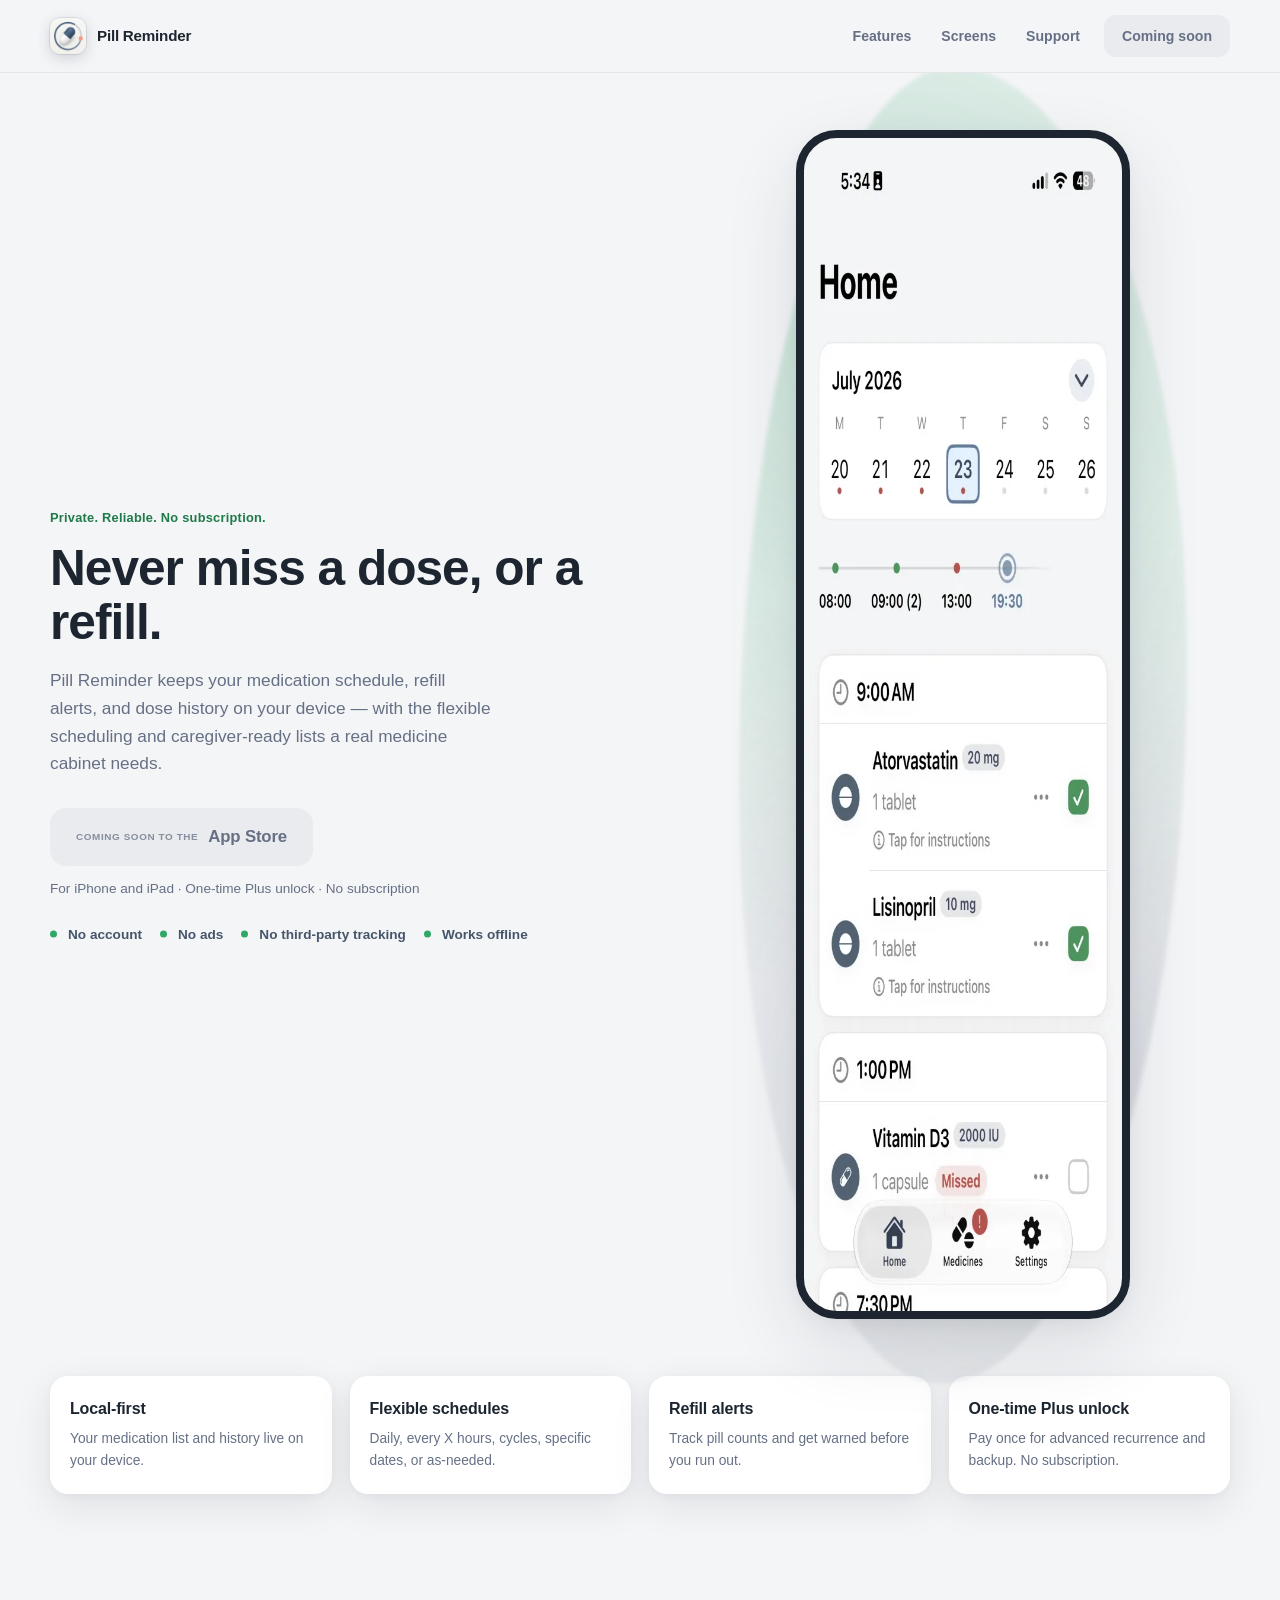
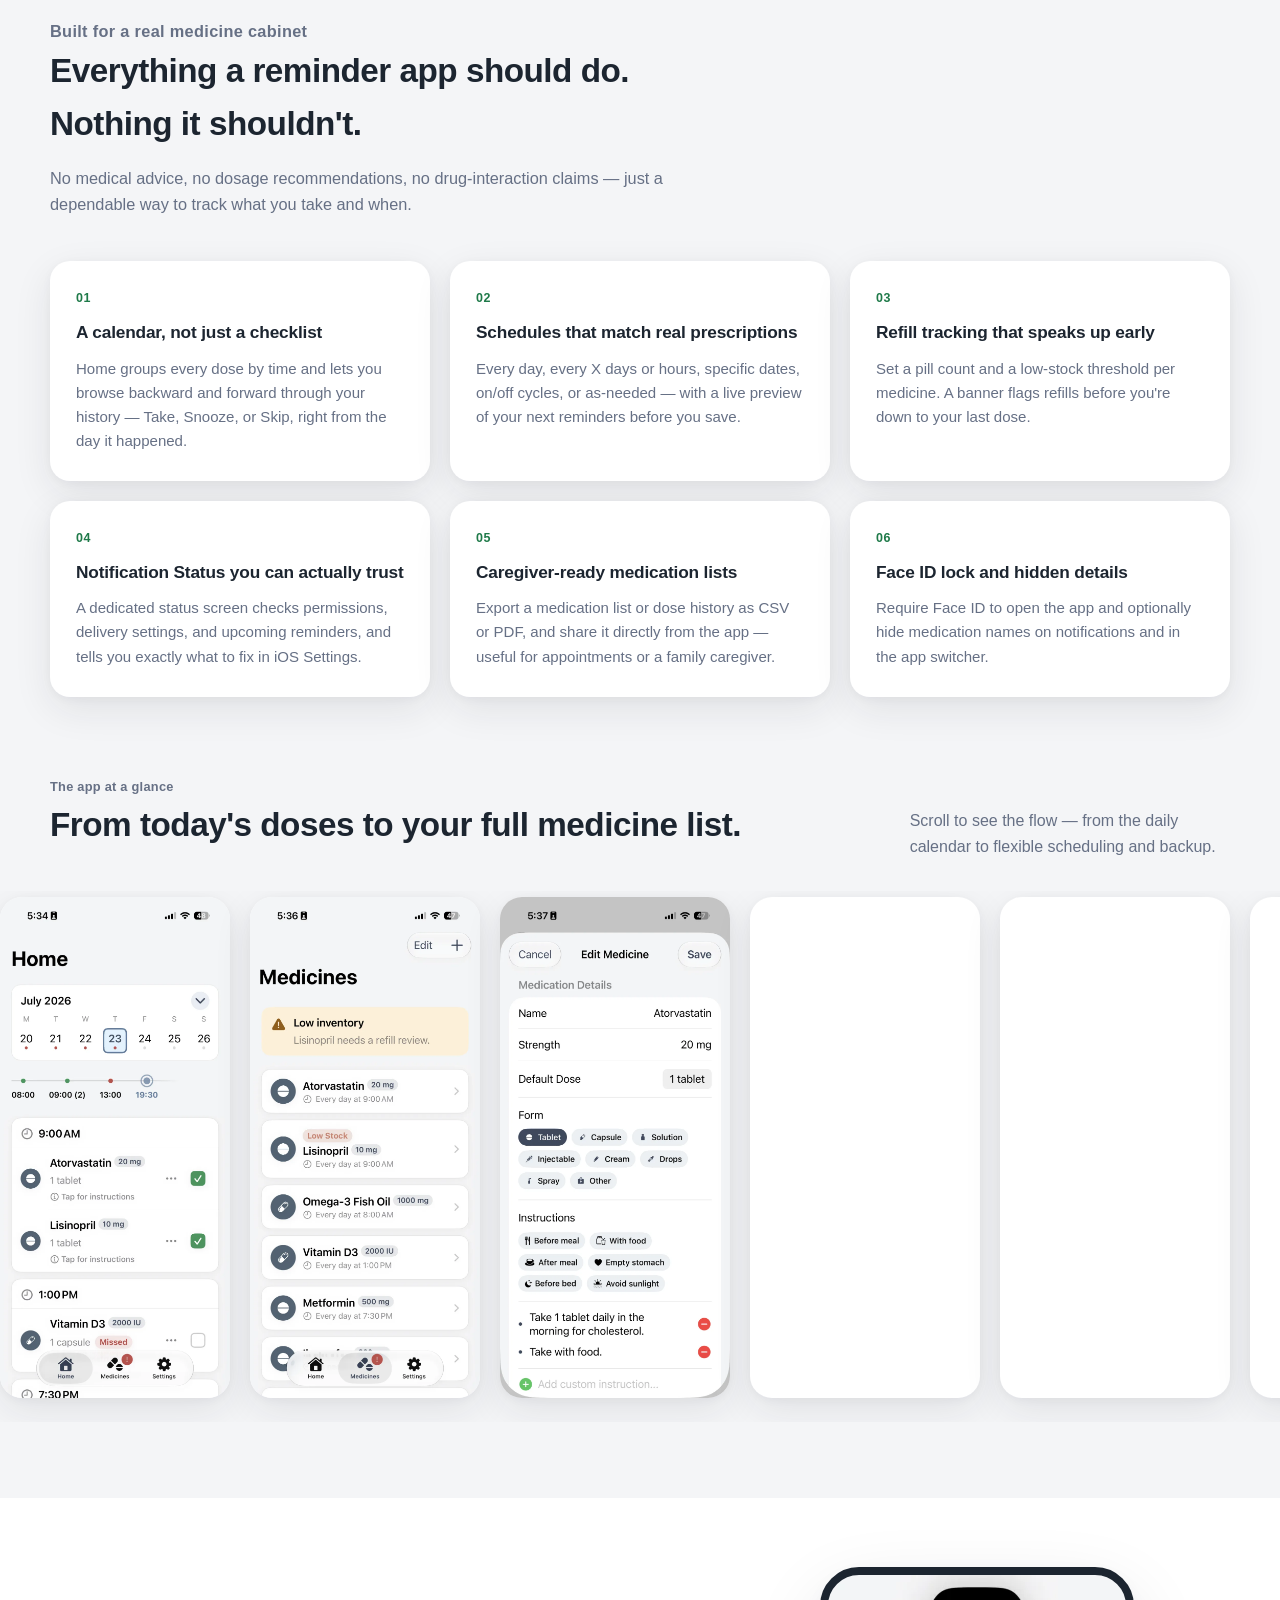
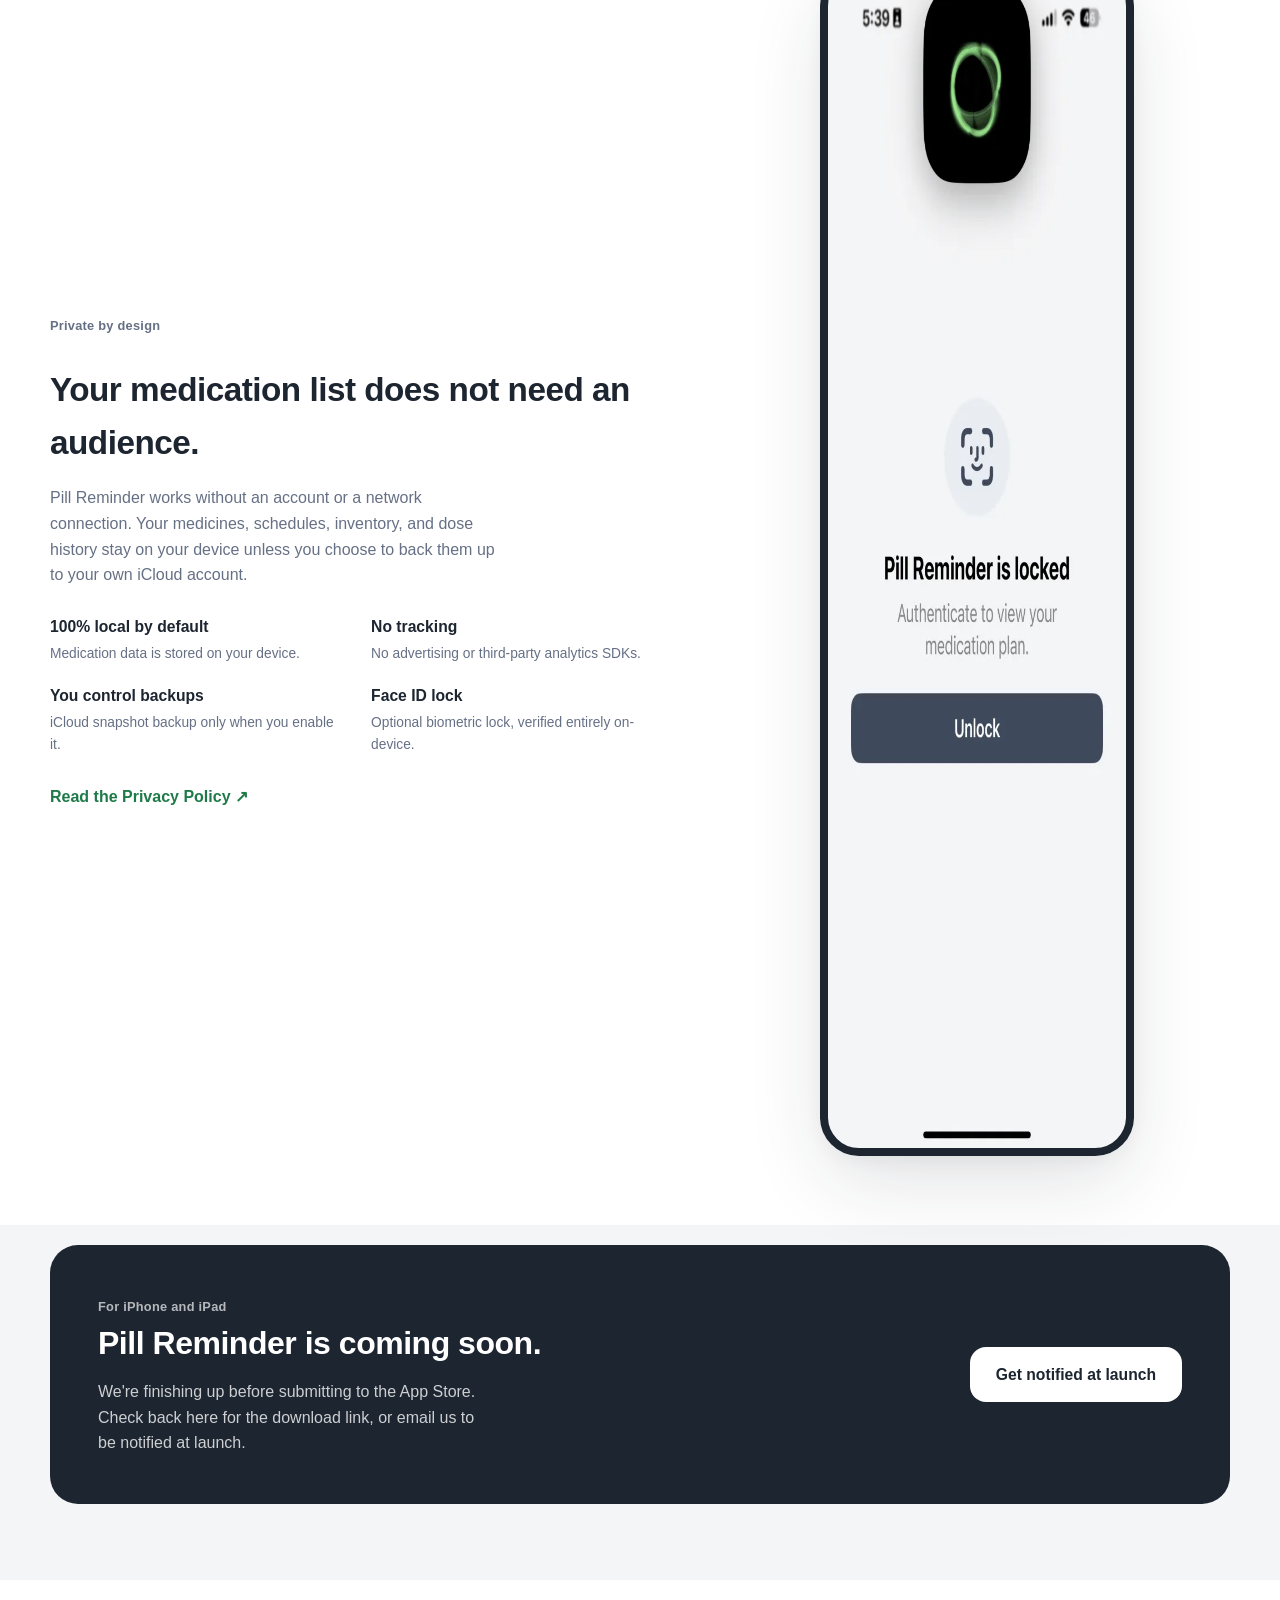
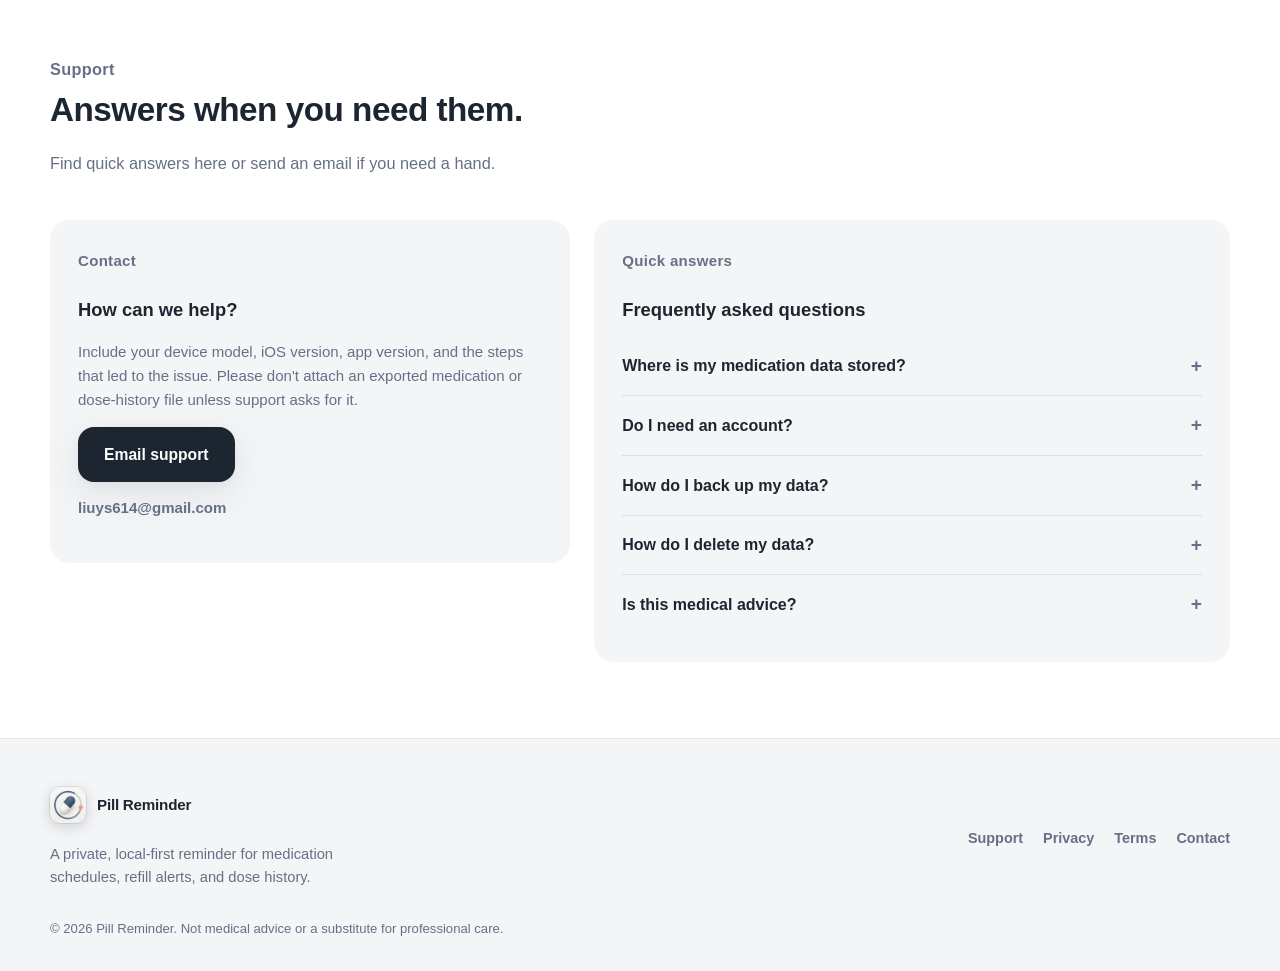
==== index.html @ 752e3176 "Initial Pill Reminder marketing site Home page with selling points and App Store screenshot gallery," ====
<!doctype html>
<html lang="en">
  <head>
    <meta charset="utf-8">
    <meta name="viewport" content="width=device-width, initial-scale=1">
    <meta name="description" content="Pill Reminder is a private, local-first iPhone and iPad app for medication reminders, refill alerts, dose history, and caregiver-ready medication lists.">
    <meta name="theme-color" content="#f4f5f7">
    <meta property="og:title" content="Pill Reminder — A private, reliable medication reminder">
    <meta property="og:description" content="Never miss a dose or run out of a refill. Flexible schedules, low-stock alerts, dose history, and backup — private and local-first, with no ads or account required.">
    <meta property="og:image" content="assets/app-icon-512.png">
    <title>Pill Reminder — A private, reliable medication reminder</title>
    <link rel="icon" href="assets/favicon-32.png">
    <link rel="apple-touch-icon" href="assets/app-icon-180.png">
    <link rel="stylesheet" href="styles.css">
  </head>
  <body class="home-page">
    <header class="site-header">
      <nav class="nav container" aria-label="Primary navigation">
        <a class="brand" href="index.html" aria-label="Pill Reminder home">
          <img src="assets/app-icon-180.png" alt="">
          <span>Pill Reminder</span>
        </a>
        <div class="nav-links">
          <a href="#features">Features</a>
          <a href="#gallery">Screens</a>
          <a href="#support">Support</a>
          <a class="nav-download is-disabled" href="#download" aria-label="Pill Reminder is coming soon to the App Store">Coming soon</a>
        </div>
      </nav>
    </header>

    <main>
      <section class="hero">
        <div class="hero-grid container">
          <div class="hero-copy">
            <p class="eyebrow">Private. Reliable. No subscription.</p>
            <h1>Never miss a dose, or a refill.</h1>
            <p class="hero-lede">Pill Reminder keeps your medication schedule, refill alerts, and dose history on your device — with the flexible scheduling and caregiver-ready lists a real medicine cabinet needs.</p>
            <div class="hero-actions">
              <a class="button button-primary button-disabled" href="#download" aria-label="Pill Reminder is coming soon to the App Store">
                <span class="store-kicker">Coming soon to the</span>
                <span class="store-name">App Store</span>
              </a>
            </div>
            <p class="store-note">For iPhone and iPad · One-time Plus unlock · No subscription</p>
            <ul class="hero-trust" aria-label="Product assurances">
              <li>No account</li>
              <li>No ads</li>
              <li>No third-party tracking</li>
              <li>Works offline</li>
            </ul>
          </div>
          <div class="hero-visual" aria-label="Pill Reminder Home screen preview">
            <div class="hero-orbit" aria-hidden="true"></div>
            <img class="hero-phone" src="assets/screens/hero-home.webp" alt="Pill Reminder Home screen showing a calendar strip, a time-grouped dose list for Atorvastatin, Lisinopril, and Vitamin D3, and Take/Snooze/Skip actions" width="540" height="1175" fetchpriority="high">
          </div>
        </div>
      </section>

      <section class="proof-strip" aria-label="Product highlights">
        <div class="proof-grid container">
          <div class="proof-item"><strong>Local-first</strong><span>Your medication list and history live on your device.</span></div>
          <div class="proof-item"><strong>Flexible schedules</strong><span>Daily, every X hours, cycles, specific dates, or as-needed.</span></div>
          <div class="proof-item"><strong>Refill alerts</strong><span>Track pill counts and get warned before you run out.</span></div>
          <div class="proof-item"><strong>One-time Plus unlock</strong><span>Pay once for advanced recurrence and backup. No subscription.</span></div>
        </div>
      </section>

      <section class="section features-section" id="features">
        <div class="container">
          <div class="section-heading">
            <p class="eyebrow">Built for a real medicine cabinet</p>
            <h2>Everything a reminder app should do. Nothing it shouldn't.</h2>
            <p>No medical advice, no dosage recommendations, no drug-interaction claims — just a dependable way to track what you take and when.</p>
          </div>
          <div class="feature-grid">
            <article class="feature-card">
              <span class="feature-number">01</span>
              <h3>A calendar, not just a checklist</h3>
              <p>Home groups every dose by time and lets you browse backward and forward through your history — Take, Snooze, or Skip, right from the day it happened.</p>
            </article>
            <article class="feature-card">
              <span class="feature-number">02</span>
              <h3>Schedules that match real prescriptions</h3>
              <p>Every day, every X days or hours, specific dates, on/off cycles, or as-needed — with a live preview of your next reminders before you save.</p>
            </article>
            <article class="feature-card">
              <span class="feature-number">03</span>
              <h3>Refill tracking that speaks up early</h3>
              <p>Set a pill count and a low-stock threshold per medicine. A banner flags refills before you're down to your last dose.</p>
            </article>
            <article class="feature-card">
              <span class="feature-number">04</span>
              <h3>Notification Status you can actually trust</h3>
              <p>A dedicated status screen checks permissions, delivery settings, and upcoming reminders, and tells you exactly what to fix in iOS Settings.</p>
            </article>
            <article class="feature-card">
              <span class="feature-number">05</span>
              <h3>Caregiver-ready medication lists</h3>
              <p>Export a medication list or dose history as CSV or PDF, and share it directly from the app — useful for appointments or a family caregiver.</p>
            </article>
            <article class="feature-card">
              <span class="feature-number">06</span>
              <h3>Face ID lock and hidden details</h3>
              <p>Require Face ID to open the app and optionally hide medication names on notifications and in the app switcher.</p>
            </article>
          </div>
        </div>
      </section>

      <section class="section gallery-section" id="gallery">
        <div class="container">
          <div class="gallery-heading">
            <div>
              <p class="eyebrow">The app at a glance</p>
              <h2>From today's doses to your full medicine list.</h2>
            </div>
            <p>Scroll to see the flow — from the daily calendar to flexible scheduling and backup.</p>
          </div>
        </div>
        <div class="story-gallery" role="list" aria-label="Pill Reminder app screenshots">
          <figure class="story-card" role="listitem"><img src="assets/appstore/01-home-calendar.webp" alt="Home calendar screen showing July 2026, a time strip, and dose entries for Atorvastatin and Lisinopril at 9:00 AM" width="900" height="1957" loading="lazy" decoding="async"></figure>
          <figure class="story-card" role="listitem"><img src="assets/appstore/02-medicines-lowstock.webp" alt="Medicines list with a low-inventory banner for Lisinopril and a Low Stock label" width="900" height="1957" loading="lazy" decoding="async"></figure>
          <figure class="story-card" role="listitem"><img src="assets/appstore/03-medicine-detail.webp" alt="Medicine detail screen for Atorvastatin showing instructions, inventory, and reminder schedule" width="900" height="1957" loading="lazy" decoding="async"></figure>
          <figure class="story-card" role="listitem"><img src="assets/appstore/04-edit-medicine.webp" alt="Edit Medicine screen with form, instruction tags, and a pill counter for on-hand and low-warning thresholds" width="900" height="1957" loading="lazy" decoding="async"></figure>
          <figure class="story-card" role="listitem"><img src="assets/appstore/05-flexible-schedule.webp" alt="Edit Reminder screen set to a Cycle schedule with 21 days on and 7 days off" width="900" height="1957" loading="lazy" decoding="async"></figure>
          <figure class="story-card" role="listitem"><img src="assets/appstore/06-faceid-lock.webp" alt="Pill Reminder locked screen requiring Face ID to view the medication plan" width="900" height="1957" loading="lazy" decoding="async"></figure>
          <figure class="story-card" role="listitem"><img src="assets/appstore/07-settings-backup.webp" alt="Settings screen showing Unlock Plus, Notification Status, Hide medication details, Require Face ID, iCloud Backup, and export options" width="900" height="1957" loading="lazy" decoding="async"></figure>
          <figure class="story-card" role="listitem"><img src="assets/appstore/08-notification-status.webp" alt="Notification Status screen showing notifications active and all system permissions enabled" width="900" height="1957" loading="lazy" decoding="async"></figure>
        </div>
      </section>

      <section class="section privacy-section" id="privacy">
        <div class="privacy-grid container">
          <div class="privacy-copy">
            <p class="eyebrow">Private by design</p>
            <h2>Your medication list does not need an audience.</h2>
            <p>Pill Reminder works without an account or a network connection. Your medicines, schedules, inventory, and dose history stay on your device unless you choose to back them up to your own iCloud account.</p>
            <div class="assurance-list">
              <div><strong>100% local by default</strong><span>Medication data is stored on your device.</span></div>
              <div><strong>No tracking</strong><span>No advertising or third-party analytics SDKs.</span></div>
              <div><strong>You control backups</strong><span>iCloud snapshot backup only when you enable it.</span></div>
              <div><strong>Face ID lock</strong><span>Optional biometric lock, verified entirely on-device.</span></div>
            </div>
            <a class="text-link" href="privacy.html">Read the Privacy Policy <span aria-hidden="true">↗</span></a>
          </div>
          <div class="privacy-phone-wrap">
            <img class="privacy-phone" src="assets/screens/privacy-faceid.webp" alt="Pill Reminder Face ID lock screen protecting the medication plan" width="540" height="1175" loading="lazy" decoding="async">
          </div>
        </div>
      </section>

      <section class="cta-section" id="download">
        <div class="container">
          <div class="cta-card">
            <div>
              <p class="eyebrow">For iPhone and iPad</p>
              <h2>Pill Reminder is coming soon.</h2>
              <p>We're finishing up before submitting to the App Store. Check back here for the download link, or email us to be notified at launch.</p>
            </div>
            <a class="button button-light" href="mailto:liuys614@gmail.com?subject=Notify%20me%20-%20Pill%20Reminder%20launch">Get notified at launch</a>
          </div>
        </div>
      </section>

      <section class="section support-section" id="support">
        <div class="container">
          <div class="section-heading support-heading">
            <p class="eyebrow">Support</p>
            <h2>Answers when you need them.</h2>
            <p>Find quick answers here or send an email if you need a hand.</p>
          </div>

          <div class="support-inline-grid">
            <aside class="support-card contact-card">
              <p class="eyebrow">Contact</p>
              <h3>How can we help?</h3>
              <p>Include your device model, iOS version, app version, and the steps that led to the issue. Please don't attach an exported medication or dose-history file unless support asks for it.</p>
              <a class="button button-primary" href="mailto:liuys614@gmail.com?subject=Pill%20Reminder%20Support">Email support</a>
              <p class="support-email">liuys614@gmail.com</p>
            </aside>

            <div class="support-card faq">
              <p class="eyebrow">Quick answers</p>
              <h3>Frequently asked questions</h3>
              <details>
                <summary>Where is my medication data stored?</summary>
                <p>Your medicines, schedules, inventory counts, and dose history are stored locally on your device. The app does not upload this information to the developer.</p>
              </details>
              <details>
                <summary>Do I need an account?</summary>
                <p>No. Pill Reminder works without registration, login, or a network connection.</p>
              </details>
              <details>
                <summary>How do I back up my data?</summary>
                <p>Open Settings and enable iCloud Backup to save a snapshot to your own iCloud account, or use Export Medication List / Export Dose History to save a CSV or PDF file.</p>
              </details>
              <details>
                <summary>How do I delete my data?</summary>
                <p>Remove individual medicines or reminders in the app, or use Delete All Local Data in Settings. Deleting the app removes its local app container, subject to any device backup or exported file you created.</p>
              </details>
              <details>
                <summary>Is this medical advice?</summary>
                <p>No. Pill Reminder is a self-directed reminder and tracking tool, not medical advice, diagnosis, treatment, or drug-interaction guidance. Always follow your prescriber's or pharmacist's instructions.</p>
              </details>
            </div>
          </div>
        </div>
      </section>
    </main>

    <footer class="site-footer">
      <div class="container">
        <div class="footer-grid">
          <div>
            <a class="brand" href="index.html"><img src="assets/app-icon-180.png" alt=""><span>Pill Reminder</span></a>
            <p class="footer-copy">A private, local-first reminder for medication schedules, refill alerts, and dose history.</p>
          </div>
          <div class="footer-links">
            <a href="#support">Support</a>
            <a href="privacy.html">Privacy</a>
            <a href="terms.html">Terms</a>
            <a href="mailto:liuys614@gmail.com">Contact</a>
          </div>
        </div>
        <p class="copyright">© <span data-year>2026</span> Pill Reminder. Not medical advice or a substitute for professional care.</p>
      </div>
    </footer>
    <script src="script.js"></script>
  </body>
</html>
---- styles.css ----
:root {
  color-scheme: light;
  --paper: #f4f5f7;
  --paper-deep: #e9ebee;
  --ink: #1c2530;
  --ink-soft: #2b3644;
  --muted: #667085;
  --slate: #46566a;
  --slate-dark: #232d38;
  --green: #2fa866;
  --green-dark: #1f7a49;
  --green-tint: #e5f5ec;
  --amber: #b9791f;
  --amber-tint: #fbeed9;
  --white: #ffffff;
  --shadow: 0 28px 80px rgba(28, 37, 48, 0.14), 0 6px 22px rgba(28, 37, 48, 0.08);
  --shadow-soft: 0 12px 38px rgba(28, 37, 48, 0.09), 0 2px 10px rgba(28, 37, 48, 0.04);
  --content: 1180px;
}

* { box-sizing: border-box; }

html {
  scroll-behavior: smooth;
  scroll-padding-top: 92px;
  overflow-x: clip;
}

body {
  margin: 0;
  width: 100%;
  max-width: 100%;
  overflow-x: clip;
  background: var(--paper);
  color: var(--ink);
  font-family: Inter, ui-sans-serif, -apple-system, BlinkMacSystemFont, "SF Pro Text", "Segoe UI", sans-serif;
  -webkit-font-smoothing: antialiased;
  line-height: 1.6;
}

a { color: inherit; text-decoration-thickness: 1px; text-underline-offset: 4px; }
img { display: block; max-width: 100%; }

.container { width: min(calc(100% - 40px), var(--content)); margin-inline: auto; }

/* Header */
.site-header {
  position: sticky;
  top: 0;
  z-index: 50;
  border-bottom: 1px solid rgba(28, 37, 48, 0.07);
  background: rgba(244, 245, 247, 0.88);
  -webkit-backdrop-filter: blur(20px);
  backdrop-filter: blur(20px);
}

.nav { min-height: 72px; display: flex; align-items: center; justify-content: space-between; gap: 24px; }

.brand { display: inline-flex; align-items: center; gap: 11px; font-size: 0.95rem; font-weight: 760; letter-spacing: -0.015em; text-decoration: none; }
.brand img { width: 36px; height: 36px; border-radius: 10px; box-shadow: 0 4px 14px rgba(28, 37, 48, 0.18); outline: 1px solid rgba(0, 0, 0, 0.08); }

.nav-links { display: flex; align-items: center; gap: 4px; }
.nav-links a {
  min-height: 42px; display: inline-flex; align-items: center; padding: 0 13px;
  border-radius: 12px; color: var(--muted); font-size: 0.88rem; font-weight: 650;
  text-decoration: none; transition: color 180ms ease, background-color 180ms ease;
}
.nav-links a:hover { color: var(--ink); background: rgba(255, 255, 255, 0.7); }

.nav-download {
  margin-left: 7px; background: var(--ink); color: var(--white) !important;
  padding: 0 18px !important; border-radius: 12px;
}
.nav-download:hover { background: var(--slate-dark); }
.nav-download.is-disabled { background: var(--paper-deep); color: var(--muted) !important; cursor: default; }
.nav-download.is-disabled:hover { background: var(--paper-deep); }

/* Buttons */
.button {
  display: inline-flex; align-items: center; justify-content: center; gap: 10px;
  padding: 15px 26px; border-radius: 16px; font-weight: 700; font-size: 0.98rem;
  text-decoration: none; border: none; cursor: pointer; transition: transform 180ms ease, box-shadow 180ms ease, opacity 180ms ease;
}
.button-primary { background: var(--ink); color: var(--white); box-shadow: var(--shadow-soft); }
.button-primary:hover { transform: translateY(-2px); box-shadow: var(--shadow); }
.button-light { background: var(--white); color: var(--ink); }
.button-light:hover { transform: translateY(-2px); }
.button-disabled { background: var(--paper-deep); color: var(--muted); cursor: default; box-shadow: none; }
.button-disabled:hover { transform: none; box-shadow: none; }

.store-kicker { display: block; font-size: 0.62rem; font-weight: 600; text-transform: uppercase; letter-spacing: 0.06em; opacity: 0.75; }
.store-name { display: block; font-size: 1.05rem; font-weight: 780; letter-spacing: -0.01em; margin-top: 1px; }

/* Hero */
.hero { padding: 64px 0 56px; }
.hero-grid { display: grid; grid-template-columns: 1.05fr 0.95fr; gap: 56px; align-items: center; }

.eyebrow { display: inline-block; font-size: 0.8rem; font-weight: 700; color: var(--green-dark); letter-spacing: 0.02em; margin: 0 0 14px; }
.hero-copy h1 { font-size: clamp(2.1rem, 4vw, 3.1rem); line-height: 1.08; letter-spacing: -0.02em; margin: 0 0 18px; }
.hero-lede { font-size: 1.08rem; color: var(--muted); max-width: 46ch; margin: 0 0 30px; }

.hero-actions { display: flex; flex-wrap: wrap; gap: 14px; margin-bottom: 12px; }
.store-note { font-size: 0.85rem; color: var(--muted); margin: 0 0 24px; }

.hero-trust { list-style: none; display: flex; flex-wrap: wrap; gap: 10px 18px; padding: 0; margin: 0; }
.hero-trust li { font-size: 0.85rem; font-weight: 650; color: var(--slate); padding-left: 18px; position: relative; }
.hero-trust li::before { content: ""; position: absolute; left: 0; top: 50%; translate: 0 -50%; width: 7px; height: 7px; border-radius: 50%; background: var(--green); }

.hero-visual { position: relative; display: flex; justify-content: center; }
.hero-orbit {
  position: absolute; inset: -6% 8%; border-radius: 48% 52% 55% 45% / 55% 45% 55% 45%;
  background: radial-gradient(circle at 30% 20%, rgba(47, 168, 102, 0.22), transparent 60%),
              radial-gradient(circle at 75% 80%, rgba(70, 86, 106, 0.16), transparent 55%);
  filter: blur(2px);
}
.hero-phone {
  position: relative; width: min(320px, 78vw); border-radius: 34px; box-shadow: var(--shadow);
  outline: 8px solid var(--ink); outline-offset: -1px;
}

/* Proof strip */
.proof-strip { padding: 8px 0 48px; }
.proof-grid { display: grid; grid-template-columns: repeat(4, 1fr); gap: 18px; }
.proof-item {
  background: var(--white); border-radius: 18px; padding: 20px 20px 22px; box-shadow: var(--shadow-soft);
  display: flex; flex-direction: column; gap: 6px;
}
.proof-item strong { font-size: 1rem; letter-spacing: -0.01em; }
.proof-item span { font-size: 0.86rem; color: var(--muted); }

/* Sections */
.section { padding: 76px 0; }
.section-heading { max-width: 640px; margin: 0 0 44px; }
.section-heading h2 { font-size: clamp(1.6rem, 2.6vw, 2.2rem); letter-spacing: -0.015em; margin: 0 0 14px; }
.section-heading p { color: var(--muted); font-size: 1.02rem; margin: 0; }

.feature-grid { display: grid; grid-template-columns: repeat(3, 1fr); gap: 20px; }
.feature-card {
  background: var(--white); border-radius: 20px; padding: 28px 26px; box-shadow: var(--shadow-soft);
  display: flex; flex-direction: column; gap: 10px;
}
.feature-number { font-size: 0.78rem; font-weight: 800; color: var(--green-dark); letter-spacing: 0.04em; }
.feature-card h3 { margin: 0; font-size: 1.08rem; letter-spacing: -0.01em; }
.feature-card p { margin: 0; color: var(--muted); font-size: 0.94rem; }

/* Gallery */
.gallery-section { padding-top: 0; }
.gallery-heading { display: flex; justify-content: space-between; align-items: flex-end; gap: 32px; margin-bottom: 32px; flex-wrap: wrap; }
.gallery-heading h2 { margin: 0 0 8px; font-size: clamp(1.6rem, 2.6vw, 2.2rem); letter-spacing: -0.015em; }
.gallery-heading p { margin: 0; color: var(--muted); max-width: 36ch; }

.story-gallery {
  display: flex; gap: 20px; overflow-x: auto; padding: 6px 20px 24px;
  scroll-snap-type: x mandatory; -webkit-overflow-scrolling: touch;
}
.story-gallery::-webkit-scrollbar { height: 8px; }
.story-gallery::-webkit-scrollbar-thumb { background: rgba(28, 37, 48, 0.18); border-radius: 8px; }

.story-card {
  flex: 0 0 auto; width: min(230px, 62vw); margin: 0; scroll-snap-align: start;
  border-radius: 22px; overflow: hidden; box-shadow: var(--shadow-soft); background: var(--white);
}
.story-card img { width: 100%; height: auto; }

/* Privacy */
.privacy-section { background: var(--white); }
.privacy-grid { display: grid; grid-template-columns: 1.1fr 0.9fr; gap: 56px; align-items: center; }
.privacy-copy h2 { font-size: clamp(1.6rem, 2.6vw, 2.15rem); letter-spacing: -0.015em; margin: 0 0 16px; }
.privacy-copy p { color: var(--muted); max-width: 50ch; margin: 0 0 26px; }

.assurance-list { display: grid; grid-template-columns: 1fr 1fr; gap: 18px 24px; margin-bottom: 28px; }
.assurance-list div { display: flex; flex-direction: column; gap: 4px; }
.assurance-list strong { font-size: 0.98rem; }
.assurance-list span { font-size: 0.86rem; color: var(--muted); }

.text-link { font-weight: 700; color: var(--green-dark); text-decoration: none; }
.text-link:hover { text-decoration: underline; }

.privacy-phone-wrap { display: flex; justify-content: center; }
.privacy-phone { width: min(300px, 74vw); border-radius: 32px; box-shadow: var(--shadow); outline: 8px solid var(--ink); outline-offset: -1px; }

/* CTA */
.cta-section { padding: 20px 0 76px; }
.cta-card {
  background: var(--ink); color: var(--white); border-radius: 28px; padding: 48px;
  display: flex; align-items: center; justify-content: space-between; gap: 32px; flex-wrap: wrap;
}
.cta-card .eyebrow { color: rgba(255, 255, 255, 0.68); }
.cta-card h2 { margin: 0 0 10px; font-size: clamp(1.5rem, 2.6vw, 2rem); letter-spacing: -0.015em; }
.cta-card p { margin: 0; color: rgba(255, 255, 255, 0.78); max-width: 44ch; }

/* Support */
.support-section { background: var(--white); }
.support-inline-grid { display: grid; grid-template-columns: 0.9fr 1.1fr; gap: 24px; align-items: start; }
.support-card { background: var(--paper); border-radius: 20px; padding: 28px; }
.support-card h3 { margin: 8px 0 12px; font-size: 1.15rem; }
.support-card p { color: var(--muted); font-size: 0.94rem; }
.support-email { font-weight: 650; color: var(--ink); margin-top: 14px; }

.faq details { border-top: 1px solid rgba(28, 37, 48, 0.1); padding: 14px 0; }
.faq details:first-of-type { border-top: none; }
.faq summary { cursor: pointer; font-weight: 660; list-style: none; display: flex; justify-content: space-between; align-items: center; }
.faq summary::-webkit-details-marker { display: none; }
.faq summary::after { content: "+"; font-size: 1.2rem; color: var(--muted); margin-left: 12px; }
.faq details[open] summary::after { content: "\2212"; }
.faq details p { margin: 12px 0 0; }

/* Footer */
.site-footer { padding: 48px 0 32px; border-top: 1px solid rgba(28, 37, 48, 0.08); }
.footer-grid { display: flex; justify-content: space-between; gap: 32px; flex-wrap: wrap; margin-bottom: 28px; }
.footer-copy { color: var(--muted); max-width: 40ch; margin: 12px 0 0; font-size: 0.92rem; }
.footer-links { display: flex; gap: 20px; flex-wrap: wrap; align-self: center; }
.footer-links a { color: var(--muted); text-decoration: none; font-size: 0.9rem; font-weight: 620; }
.footer-links a:hover { color: var(--ink); }
.copyright { color: var(--muted); font-size: 0.82rem; margin: 0; }

/* Legal pages */
.legal-hero { padding: 56px 0 28px; }
.legal-hero h1 { font-size: clamp(1.9rem, 3.4vw, 2.6rem); letter-spacing: -0.02em; margin: 0 0 12px; }
.legal-hero p { color: var(--muted); max-width: 60ch; margin: 0 0 8px; }
.legal-meta { font-size: 0.85rem; color: var(--muted); }

.legal-layout { display: grid; grid-template-columns: 220px 1fr; gap: 48px; padding-bottom: 80px; align-items: start; }
.legal-toc { position: sticky; top: 100px; display: flex; flex-direction: column; gap: 4px; }
.legal-toc strong { font-size: 0.78rem; text-transform: uppercase; letter-spacing: 0.06em; color: var(--muted); margin-bottom: 8px; }
.legal-toc a { font-size: 0.9rem; color: var(--muted); text-decoration: none; padding: 5px 0; }
.legal-toc a:hover { color: var(--ink); }

.legal-content { background: var(--white); border-radius: 24px; padding: 44px 48px; box-shadow: var(--shadow-soft); }
.legal-content h2 { font-size: 1.2rem; letter-spacing: -0.01em; margin: 0 0 12px; }
.legal-content h3 { font-size: 1rem; margin: 20px 0 8px; }
.legal-content section { margin-bottom: 32px; }
.legal-content section:last-child { margin-bottom: 0; }
.legal-content p, .legal-content li { color: var(--ink-soft); font-size: 0.96rem; }
.legal-content ul { padding-left: 22px; }
.legal-content a { color: var(--green-dark); font-weight: 650; }
.legal-callout {
  background: var(--amber-tint); border-left: 3px solid var(--amber); border-radius: 10px;
  padding: 16px 18px; font-size: 0.95rem;
}
.legal-callout strong { color: var(--ink); }

/* 404 */
.not-found { padding: 120px 0; text-align: center; }
.not-found h1 { font-size: 2.6rem; margin-bottom: 12px; }
.not-found p { color: var(--muted); margin-bottom: 26px; }

@media (max-width: 880px) {
  .hero-grid { grid-template-columns: 1fr; gap: 40px; }
  .hero-visual { order: -1; }
  .proof-grid { grid-template-columns: repeat(2, 1fr); }
  .feature-grid { grid-template-columns: 1fr; }
  .privacy-grid { grid-template-columns: 1fr; }
  .privacy-phone-wrap { order: -1; }
  .support-inline-grid { grid-template-columns: 1fr; }
  .legal-layout { grid-template-columns: 1fr; }
  .legal-toc { position: static; flex-direction: row; flex-wrap: wrap; gap: 10px 16px; }
  .legal-toc strong { display: none; }
  .legal-content { padding: 32px 24px; }
  .cta-card { flex-direction: column; align-items: flex-start; }
  .nav-links a:not(.nav-download) { display: none; }
}

@media (prefers-color-scheme: dark) {
  :root {
    color-scheme: dark;
    --paper: #12161c;
    --paper-deep: #1a2029;
    --ink: #eef1f5;
    --ink-soft: #d6dce4;
    --muted: #93a0b2;
    --slate: #aab6c6;
    --green-tint: rgba(47, 168, 102, 0.14);
    --amber-tint: rgba(185, 121, 31, 0.16);
    --white: #1a2029;
    --shadow: 0 28px 80px rgba(0, 0, 0, 0.45), 0 6px 22px rgba(0, 0, 0, 0.3);
    --shadow-soft: 0 12px 38px rgba(0, 0, 0, 0.3), 0 2px 10px rgba(0, 0, 0, 0.18);
  }
  .site-header { background: rgba(18, 22, 28, 0.86); border-bottom-color: rgba(255, 255, 255, 0.08); }
  .nav-download:not(.is-disabled) { background: var(--green); }
  .nav-download:not(.is-disabled):hover { background: var(--green-dark); }
  .nav-download.is-disabled { background: var(--paper-deep); color: var(--muted) !important; }
  .button-primary:not(.button-disabled) { background: var(--green); color: #0d140f; }
  .button-primary:not(.button-disabled):hover { background: var(--green-dark); }
  .button-disabled { background: var(--paper-deep); color: var(--muted); }
  .cta-card { background: var(--paper-deep); }
  .hero-phone, .privacy-phone { outline-color: rgba(255, 255, 255, 0.14); }
  .faq details { border-top-color: rgba(255, 255, 255, 0.1); }
  .site-footer { border-top-color: rgba(255, 255, 255, 0.08); }
}
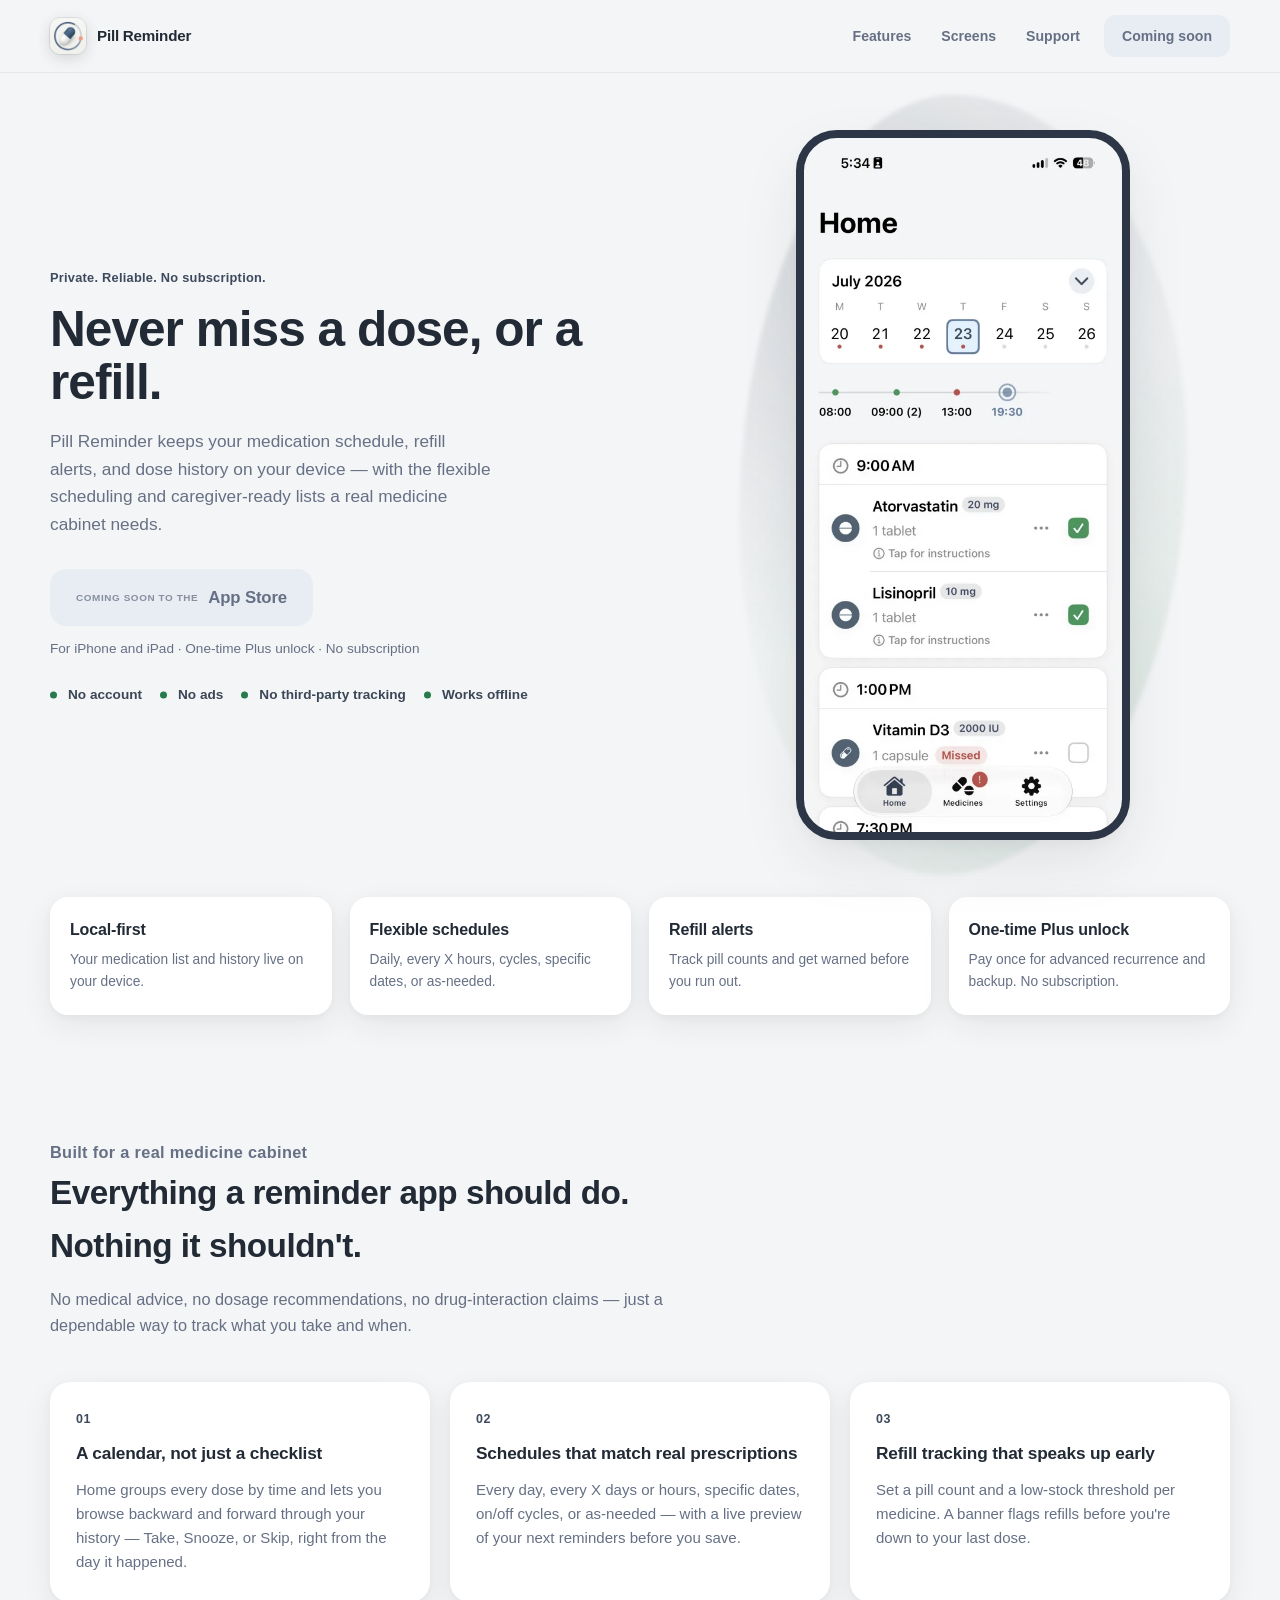
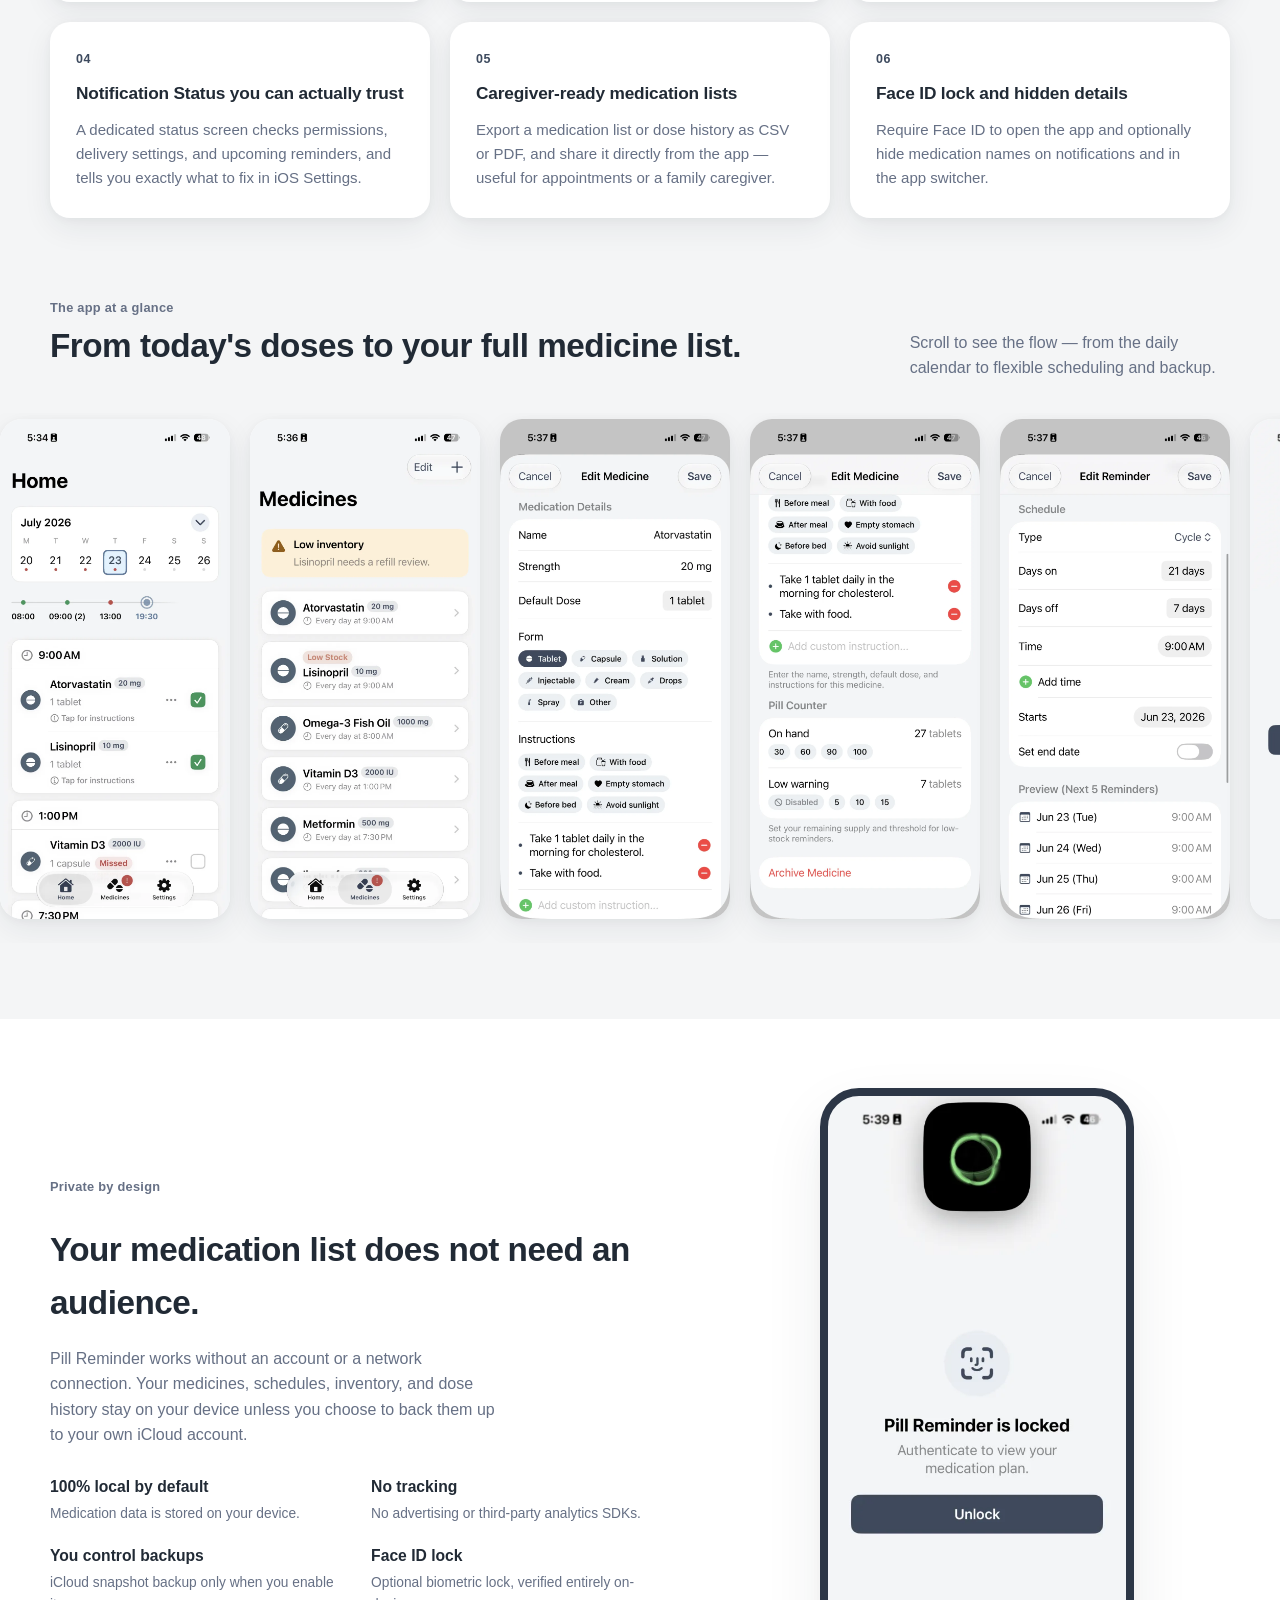
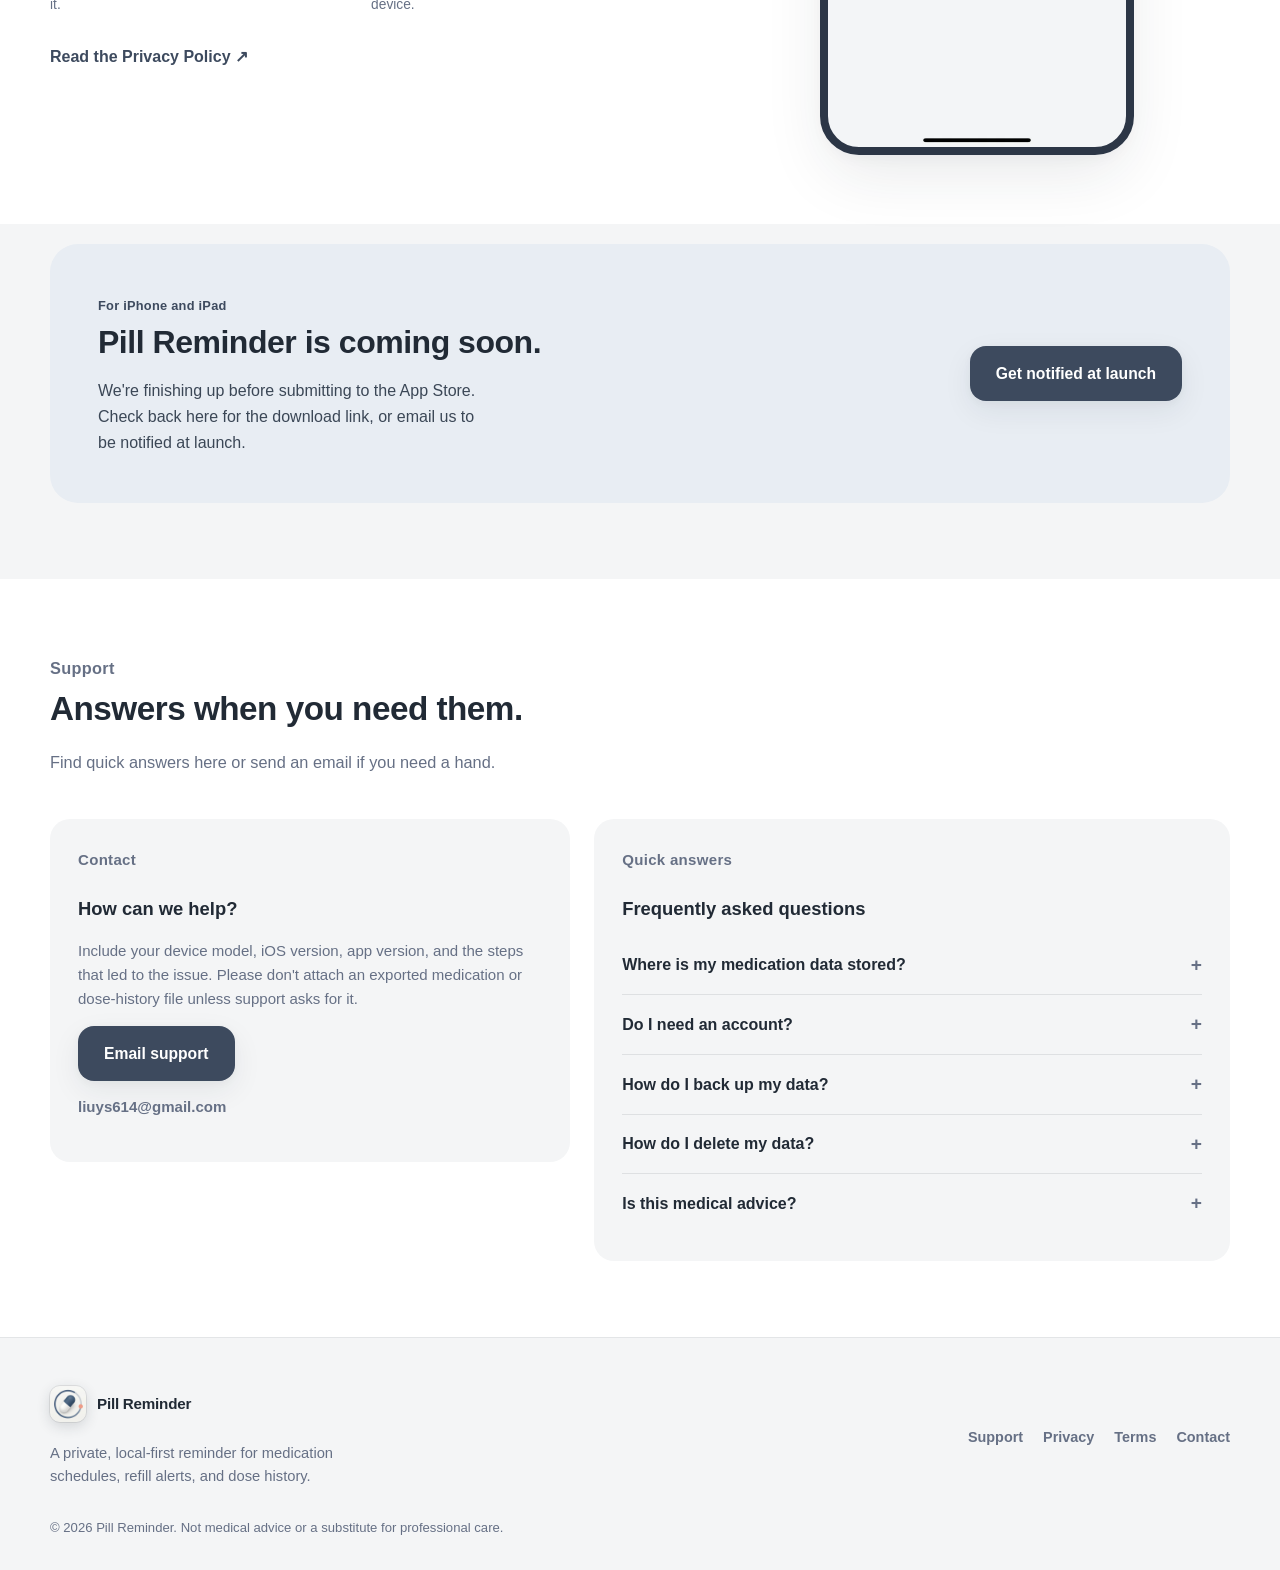
==== commit f19f23b6: "Rework palette to match the app's actual brand system Pull the site's colors from the iOS app's own " ====
--- a/index.html
+++ b/index.html
@@ -158,7 +158,7 @@
               <h2>Pill Reminder is coming soon.</h2>
               <p>We're finishing up before submitting to the App Store. Check back here for the download link, or email us to be notified at launch.</p>
             </div>
-            <a class="button button-light" href="mailto:liuys614@gmail.com?subject=Notify%20me%20-%20Pill%20Reminder%20launch">Get notified at launch</a>
+            <a class="button button-primary" href="mailto:liuys614@gmail.com?subject=Notify%20me%20-%20Pill%20Reminder%20launch">Get notified at launch</a>
           </div>
         </div>
       </section>
--- a/styles.css
+++ b/styles.css
@@ -1,20 +1,22 @@
 :root {
   color-scheme: light;
-  --paper: #f4f5f7;
-  --paper-deep: #e9ebee;
-  --ink: #1c2530;
-  --ink-soft: #2b3644;
+  /* Palette mirrors the app's "Calm Utility" design system (Cashmere Indigo
+     brand + neutral surfaces + restrained green/amber status colors). */
+  --paper: #f4f5f6;
+  --paper-deep: #e8edf3;
+  --white: #ffffff;
+  --ink: #212a35;
+  --ink-soft: #3b4756;
   --muted: #667085;
-  --slate: #46566a;
-  --slate-dark: #232d38;
-  --green: #2fa866;
-  --green-dark: #1f7a49;
-  --green-tint: #e5f5ec;
-  --amber: #b9791f;
-  --amber-tint: #fbeed9;
-  --white: #ffffff;
-  --shadow: 0 28px 80px rgba(28, 37, 48, 0.14), 0 6px 22px rgba(28, 37, 48, 0.08);
-  --shadow-soft: 0 12px 38px rgba(28, 37, 48, 0.09), 0 2px 10px rgba(28, 37, 48, 0.04);
+  --brand: #3d4a5e;
+  --brand-dark: #2c3646;
+  --brand-soft: #e8edf3;
+  --taken: #267a4b;
+  --taken-soft: #e5f6ec;
+  --due: #985b00;
+  --due-soft: #fff0d6;
+  --shadow: 0 24px 64px rgba(33, 42, 53, 0.10), 0 6px 18px rgba(33, 42, 53, 0.06);
+  --shadow-soft: 0 10px 30px rgba(33, 42, 53, 0.07), 0 2px 8px rgba(33, 42, 53, 0.04);
   --content: 1180px;
 }
 
@@ -48,8 +50,8 @@
   position: sticky;
   top: 0;
   z-index: 50;
-  border-bottom: 1px solid rgba(28, 37, 48, 0.07);
-  background: rgba(244, 245, 247, 0.88);
+  border-bottom: 1px solid rgba(33, 42, 53, 0.07);
+  background: rgba(244, 245, 246, 0.88);
   -webkit-backdrop-filter: blur(20px);
   backdrop-filter: blur(20px);
 }
@@ -57,7 +59,7 @@
 .nav { min-height: 72px; display: flex; align-items: center; justify-content: space-between; gap: 24px; }
 
 .brand { display: inline-flex; align-items: center; gap: 11px; font-size: 0.95rem; font-weight: 760; letter-spacing: -0.015em; text-decoration: none; }
-.brand img { width: 36px; height: 36px; border-radius: 10px; box-shadow: 0 4px 14px rgba(28, 37, 48, 0.18); outline: 1px solid rgba(0, 0, 0, 0.08); }
+.brand img { width: 36px; height: 36px; border-radius: 10px; box-shadow: 0 4px 14px rgba(33, 42, 53, 0.16); outline: 1px solid rgba(0, 0, 0, 0.08); }
 
 .nav-links { display: flex; align-items: center; gap: 4px; }
 .nav-links a {
@@ -68,10 +70,10 @@
 .nav-links a:hover { color: var(--ink); background: rgba(255, 255, 255, 0.7); }
 
 .nav-download {
-  margin-left: 7px; background: var(--ink); color: var(--white) !important;
+  margin-left: 7px; background: var(--brand); color: var(--white) !important;
   padding: 0 18px !important; border-radius: 12px;
 }
-.nav-download:hover { background: var(--slate-dark); }
+.nav-download:hover { background: var(--brand-dark); }
 .nav-download.is-disabled { background: var(--paper-deep); color: var(--muted) !important; cursor: default; }
 .nav-download.is-disabled:hover { background: var(--paper-deep); }
 
@@ -81,12 +83,12 @@
   padding: 15px 26px; border-radius: 16px; font-weight: 700; font-size: 0.98rem;
   text-decoration: none; border: none; cursor: pointer; transition: transform 180ms ease, box-shadow 180ms ease, opacity 180ms ease;
 }
-.button-primary { background: var(--ink); color: var(--white); box-shadow: var(--shadow-soft); }
-.button-primary:hover { transform: translateY(-2px); box-shadow: var(--shadow); }
-.button-light { background: var(--white); color: var(--ink); }
+.button-primary { background: var(--brand); color: var(--white); box-shadow: var(--shadow-soft); }
+.button-primary:hover { transform: translateY(-2px); box-shadow: var(--shadow); background: var(--brand-dark); }
+.button-light { background: var(--white); color: var(--brand); }
 .button-light:hover { transform: translateY(-2px); }
 .button-disabled { background: var(--paper-deep); color: var(--muted); cursor: default; box-shadow: none; }
-.button-disabled:hover { transform: none; box-shadow: none; }
+.button-disabled:hover { transform: none; box-shadow: none; background: var(--paper-deep); }
 
 .store-kicker { display: block; font-size: 0.62rem; font-weight: 600; text-transform: uppercase; letter-spacing: 0.06em; opacity: 0.75; }
 .store-name { display: block; font-size: 1.05rem; font-weight: 780; letter-spacing: -0.01em; margin-top: 1px; }
@@ -95,7 +97,7 @@
 .hero { padding: 64px 0 56px; }
 .hero-grid { display: grid; grid-template-columns: 1.05fr 0.95fr; gap: 56px; align-items: center; }
 
-.eyebrow { display: inline-block; font-size: 0.8rem; font-weight: 700; color: var(--green-dark); letter-spacing: 0.02em; margin: 0 0 14px; }
+.eyebrow { display: inline-block; font-size: 0.8rem; font-weight: 700; color: var(--brand); letter-spacing: 0.02em; margin: 0 0 14px; }
 .hero-copy h1 { font-size: clamp(2.1rem, 4vw, 3.1rem); line-height: 1.08; letter-spacing: -0.02em; margin: 0 0 18px; }
 .hero-lede { font-size: 1.08rem; color: var(--muted); max-width: 46ch; margin: 0 0 30px; }
 
@@ -103,19 +105,19 @@
 .store-note { font-size: 0.85rem; color: var(--muted); margin: 0 0 24px; }
 
 .hero-trust { list-style: none; display: flex; flex-wrap: wrap; gap: 10px 18px; padding: 0; margin: 0; }
-.hero-trust li { font-size: 0.85rem; font-weight: 650; color: var(--slate); padding-left: 18px; position: relative; }
-.hero-trust li::before { content: ""; position: absolute; left: 0; top: 50%; translate: 0 -50%; width: 7px; height: 7px; border-radius: 50%; background: var(--green); }
+.hero-trust li { font-size: 0.85rem; font-weight: 650; color: var(--ink-soft); padding-left: 18px; position: relative; }
+.hero-trust li::before { content: ""; position: absolute; left: 0; top: 50%; translate: 0 -50%; width: 7px; height: 7px; border-radius: 50%; background: var(--taken); }
 
 .hero-visual { position: relative; display: flex; justify-content: center; }
 .hero-orbit {
   position: absolute; inset: -6% 8%; border-radius: 48% 52% 55% 45% / 55% 45% 55% 45%;
-  background: radial-gradient(circle at 30% 20%, rgba(47, 168, 102, 0.22), transparent 60%),
-              radial-gradient(circle at 75% 80%, rgba(70, 86, 106, 0.16), transparent 55%);
+  background: radial-gradient(circle at 30% 20%, rgba(61, 74, 94, 0.16), transparent 60%),
+              radial-gradient(circle at 75% 80%, rgba(38, 122, 75, 0.12), transparent 55%);
   filter: blur(2px);
 }
 .hero-phone {
-  position: relative; width: min(320px, 78vw); border-radius: 34px; box-shadow: var(--shadow);
-  outline: 8px solid var(--ink); outline-offset: -1px;
+  position: relative; width: min(320px, 78vw); height: auto; border-radius: 34px; box-shadow: var(--shadow);
+  outline: 8px solid var(--brand-dark); outline-offset: -1px;
 }
 
 /* Proof strip */
@@ -139,7 +141,7 @@
   background: var(--white); border-radius: 20px; padding: 28px 26px; box-shadow: var(--shadow-soft);
   display: flex; flex-direction: column; gap: 10px;
 }
-.feature-number { font-size: 0.78rem; font-weight: 800; color: var(--green-dark); letter-spacing: 0.04em; }
+.feature-number { font-size: 0.78rem; font-weight: 800; color: var(--brand); letter-spacing: 0.04em; }
 .feature-card h3 { margin: 0; font-size: 1.08rem; letter-spacing: -0.01em; }
 .feature-card p { margin: 0; color: var(--muted); font-size: 0.94rem; }
 
@@ -154,7 +156,7 @@
   scroll-snap-type: x mandatory; -webkit-overflow-scrolling: touch;
 }
 .story-gallery::-webkit-scrollbar { height: 8px; }
-.story-gallery::-webkit-scrollbar-thumb { background: rgba(28, 37, 48, 0.18); border-radius: 8px; }
+.story-gallery::-webkit-scrollbar-thumb { background: rgba(33, 42, 53, 0.16); border-radius: 8px; }
 
 .story-card {
   flex: 0 0 auto; width: min(230px, 62vw); margin: 0; scroll-snap-align: start;
@@ -173,21 +175,21 @@
 .assurance-list strong { font-size: 0.98rem; }
 .assurance-list span { font-size: 0.86rem; color: var(--muted); }
 
-.text-link { font-weight: 700; color: var(--green-dark); text-decoration: none; }
+.text-link { font-weight: 700; color: var(--brand); text-decoration: none; }
 .text-link:hover { text-decoration: underline; }
 
 .privacy-phone-wrap { display: flex; justify-content: center; }
-.privacy-phone { width: min(300px, 74vw); border-radius: 32px; box-shadow: var(--shadow); outline: 8px solid var(--ink); outline-offset: -1px; }
+.privacy-phone { width: min(300px, 74vw); height: auto; border-radius: 32px; box-shadow: var(--shadow); outline: 8px solid var(--brand-dark); outline-offset: -1px; }
 
 /* CTA */
 .cta-section { padding: 20px 0 76px; }
 .cta-card {
-  background: var(--ink); color: var(--white); border-radius: 28px; padding: 48px;
+  background: var(--brand-soft); color: var(--ink); border-radius: 28px; padding: 48px;
   display: flex; align-items: center; justify-content: space-between; gap: 32px; flex-wrap: wrap;
 }
-.cta-card .eyebrow { color: rgba(255, 255, 255, 0.68); }
+.cta-card .eyebrow { color: var(--brand); }
 .cta-card h2 { margin: 0 0 10px; font-size: clamp(1.5rem, 2.6vw, 2rem); letter-spacing: -0.015em; }
-.cta-card p { margin: 0; color: rgba(255, 255, 255, 0.78); max-width: 44ch; }
+.cta-card p { margin: 0; color: var(--ink-soft); max-width: 44ch; }
 
 /* Support */
 .support-section { background: var(--white); }
@@ -197,7 +199,7 @@
 .support-card p { color: var(--muted); font-size: 0.94rem; }
 .support-email { font-weight: 650; color: var(--ink); margin-top: 14px; }
 
-.faq details { border-top: 1px solid rgba(28, 37, 48, 0.1); padding: 14px 0; }
+.faq details { border-top: 1px solid rgba(33, 42, 53, 0.1); padding: 14px 0; }
 .faq details:first-of-type { border-top: none; }
 .faq summary { cursor: pointer; font-weight: 660; list-style: none; display: flex; justify-content: space-between; align-items: center; }
 .faq summary::-webkit-details-marker { display: none; }
@@ -206,7 +208,7 @@
 .faq details p { margin: 12px 0 0; }
 
 /* Footer */
-.site-footer { padding: 48px 0 32px; border-top: 1px solid rgba(28, 37, 48, 0.08); }
+.site-footer { padding: 48px 0 32px; border-top: 1px solid rgba(33, 42, 53, 0.08); }
 .footer-grid { display: flex; justify-content: space-between; gap: 32px; flex-wrap: wrap; margin-bottom: 28px; }
 .footer-copy { color: var(--muted); max-width: 40ch; margin: 12px 0 0; font-size: 0.92rem; }
 .footer-links { display: flex; gap: 20px; flex-wrap: wrap; align-self: center; }
@@ -233,9 +235,9 @@
 .legal-content section:last-child { margin-bottom: 0; }
 .legal-content p, .legal-content li { color: var(--ink-soft); font-size: 0.96rem; }
 .legal-content ul { padding-left: 22px; }
-.legal-content a { color: var(--green-dark); font-weight: 650; }
+.legal-content a { color: var(--brand); font-weight: 650; }
 .legal-callout {
-  background: var(--amber-tint); border-left: 3px solid var(--amber); border-radius: 10px;
+  background: var(--due-soft); border-left: 3px solid var(--due); border-radius: 10px;
   padding: 16px 18px; font-size: 0.95rem;
 }
 .legal-callout strong { color: var(--ink); }
@@ -264,27 +266,29 @@
 @media (prefers-color-scheme: dark) {
   :root {
     color-scheme: dark;
-    --paper: #12161c;
-    --paper-deep: #1a2029;
+    --paper: #181a1d;
+    --paper-deep: #303846;
+    --white: #24272b;
     --ink: #eef1f5;
-    --ink-soft: #d6dce4;
+    --ink-soft: #cdd4dd;
     --muted: #93a0b2;
-    --slate: #aab6c6;
-    --green-tint: rgba(47, 168, 102, 0.14);
-    --amber-tint: rgba(185, 121, 31, 0.16);
-    --white: #1a2029;
-    --shadow: 0 28px 80px rgba(0, 0, 0, 0.45), 0 6px 22px rgba(0, 0, 0, 0.3);
-    --shadow-soft: 0 12px 38px rgba(0, 0, 0, 0.3), 0 2px 10px rgba(0, 0, 0, 0.18);
+    --brand: #bbc7db;
+    --brand-dark: #d6dfec;
+    --brand-soft: #303846;
+    --taken: #69d69a;
+    --taken-soft: rgba(105, 214, 154, 0.14);
+    --due: #ffba52;
+    --due-soft: rgba(255, 186, 82, 0.14);
+    --shadow: 0 24px 64px rgba(0, 0, 0, 0.4), 0 6px 18px rgba(0, 0, 0, 0.26);
+    --shadow-soft: 0 10px 30px rgba(0, 0, 0, 0.28), 0 2px 8px rgba(0, 0, 0, 0.16);
   }
-  .site-header { background: rgba(18, 22, 28, 0.86); border-bottom-color: rgba(255, 255, 255, 0.08); }
-  .nav-download:not(.is-disabled) { background: var(--green); }
-  .nav-download:not(.is-disabled):hover { background: var(--green-dark); }
-  .nav-download.is-disabled { background: var(--paper-deep); color: var(--muted) !important; }
-  .button-primary:not(.button-disabled) { background: var(--green); color: #0d140f; }
-  .button-primary:not(.button-disabled):hover { background: var(--green-dark); }
+  .site-header { background: rgba(24, 26, 29, 0.86); border-bottom-color: rgba(255, 255, 255, 0.08); }
+  .nav-download:not(.is-disabled) { color: #181a1d !important; }
+  .nav-download:not(.is-disabled):hover { background: var(--brand-dark); }
+  .button-primary:not(.button-disabled) { color: #181a1d; }
+  .button-primary:not(.button-disabled):hover { background: var(--brand-dark); }
   .button-disabled { background: var(--paper-deep); color: var(--muted); }
-  .cta-card { background: var(--paper-deep); }
-  .hero-phone, .privacy-phone { outline-color: rgba(255, 255, 255, 0.14); }
+  .hero-phone, .privacy-phone { outline-color: rgba(255, 255, 255, 0.16); }
   .faq details { border-top-color: rgba(255, 255, 255, 0.1); }
   .site-footer { border-top-color: rgba(255, 255, 255, 0.08); }
 }
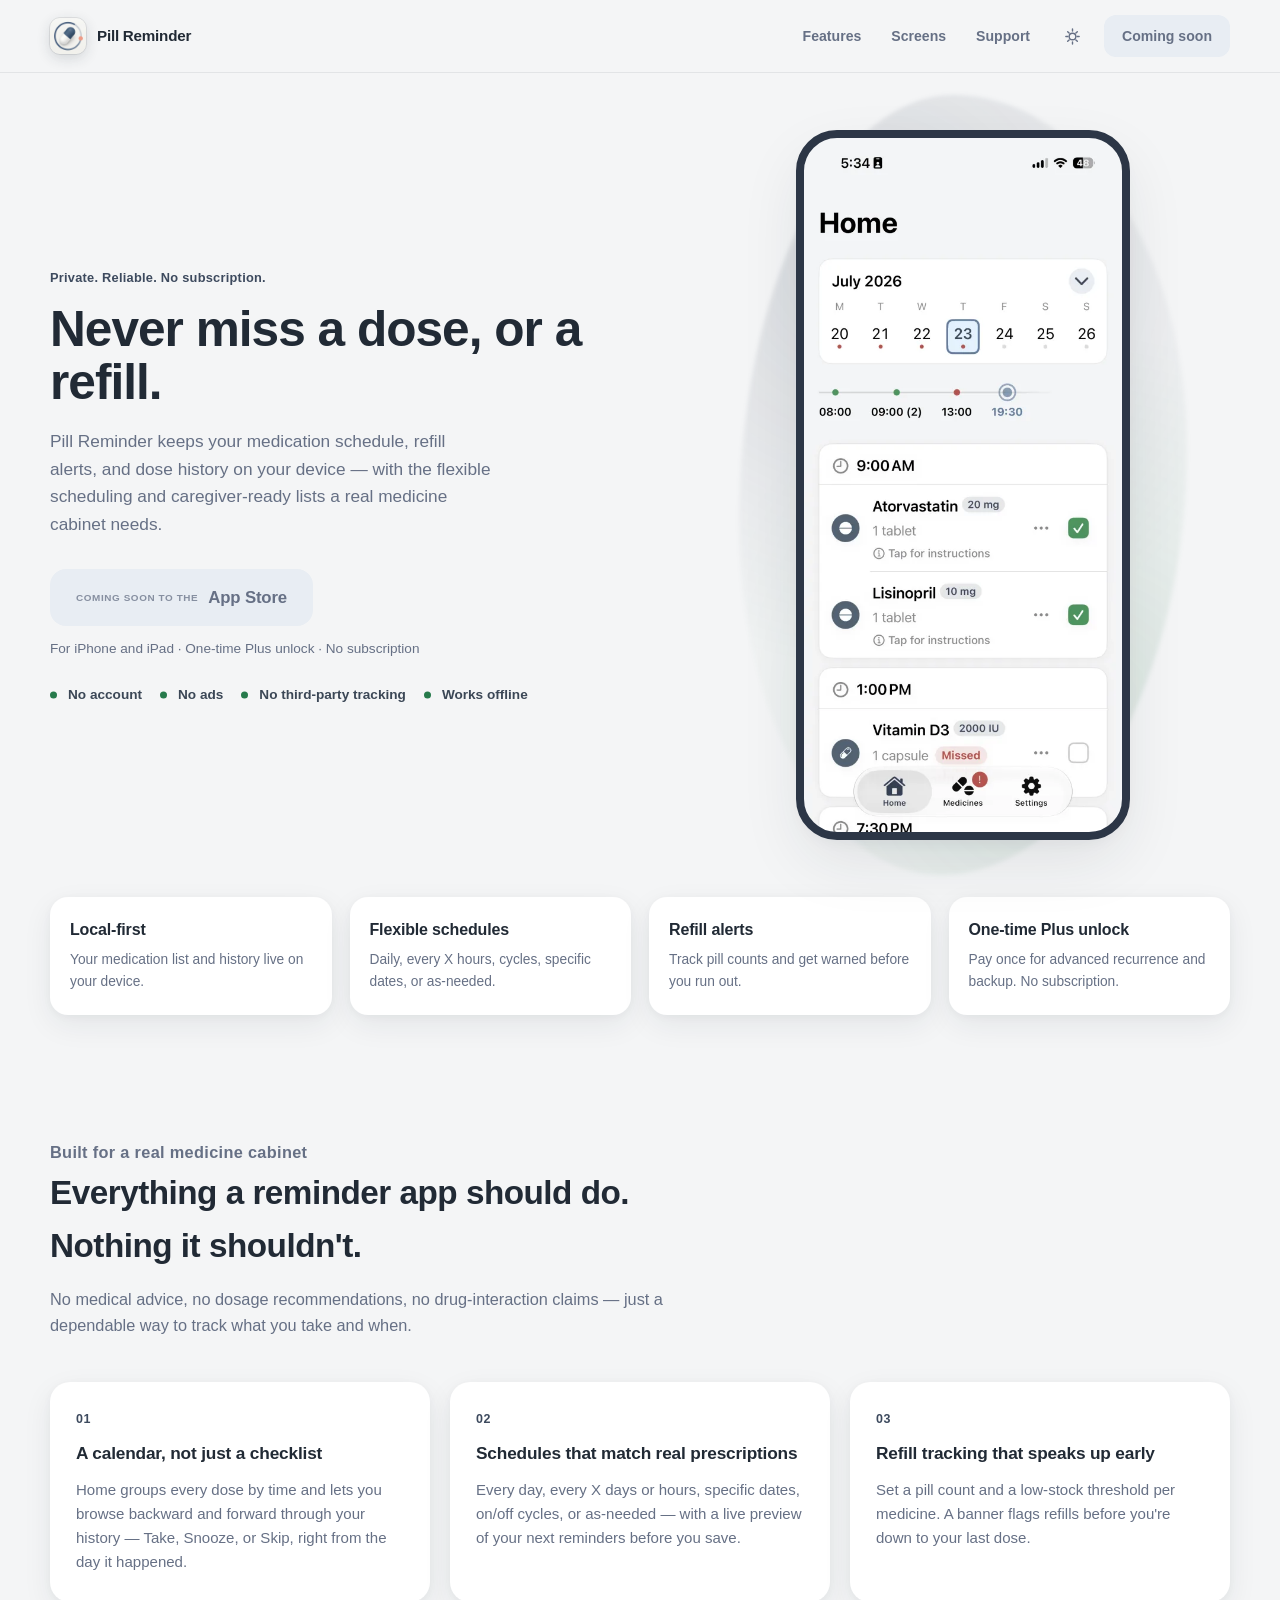
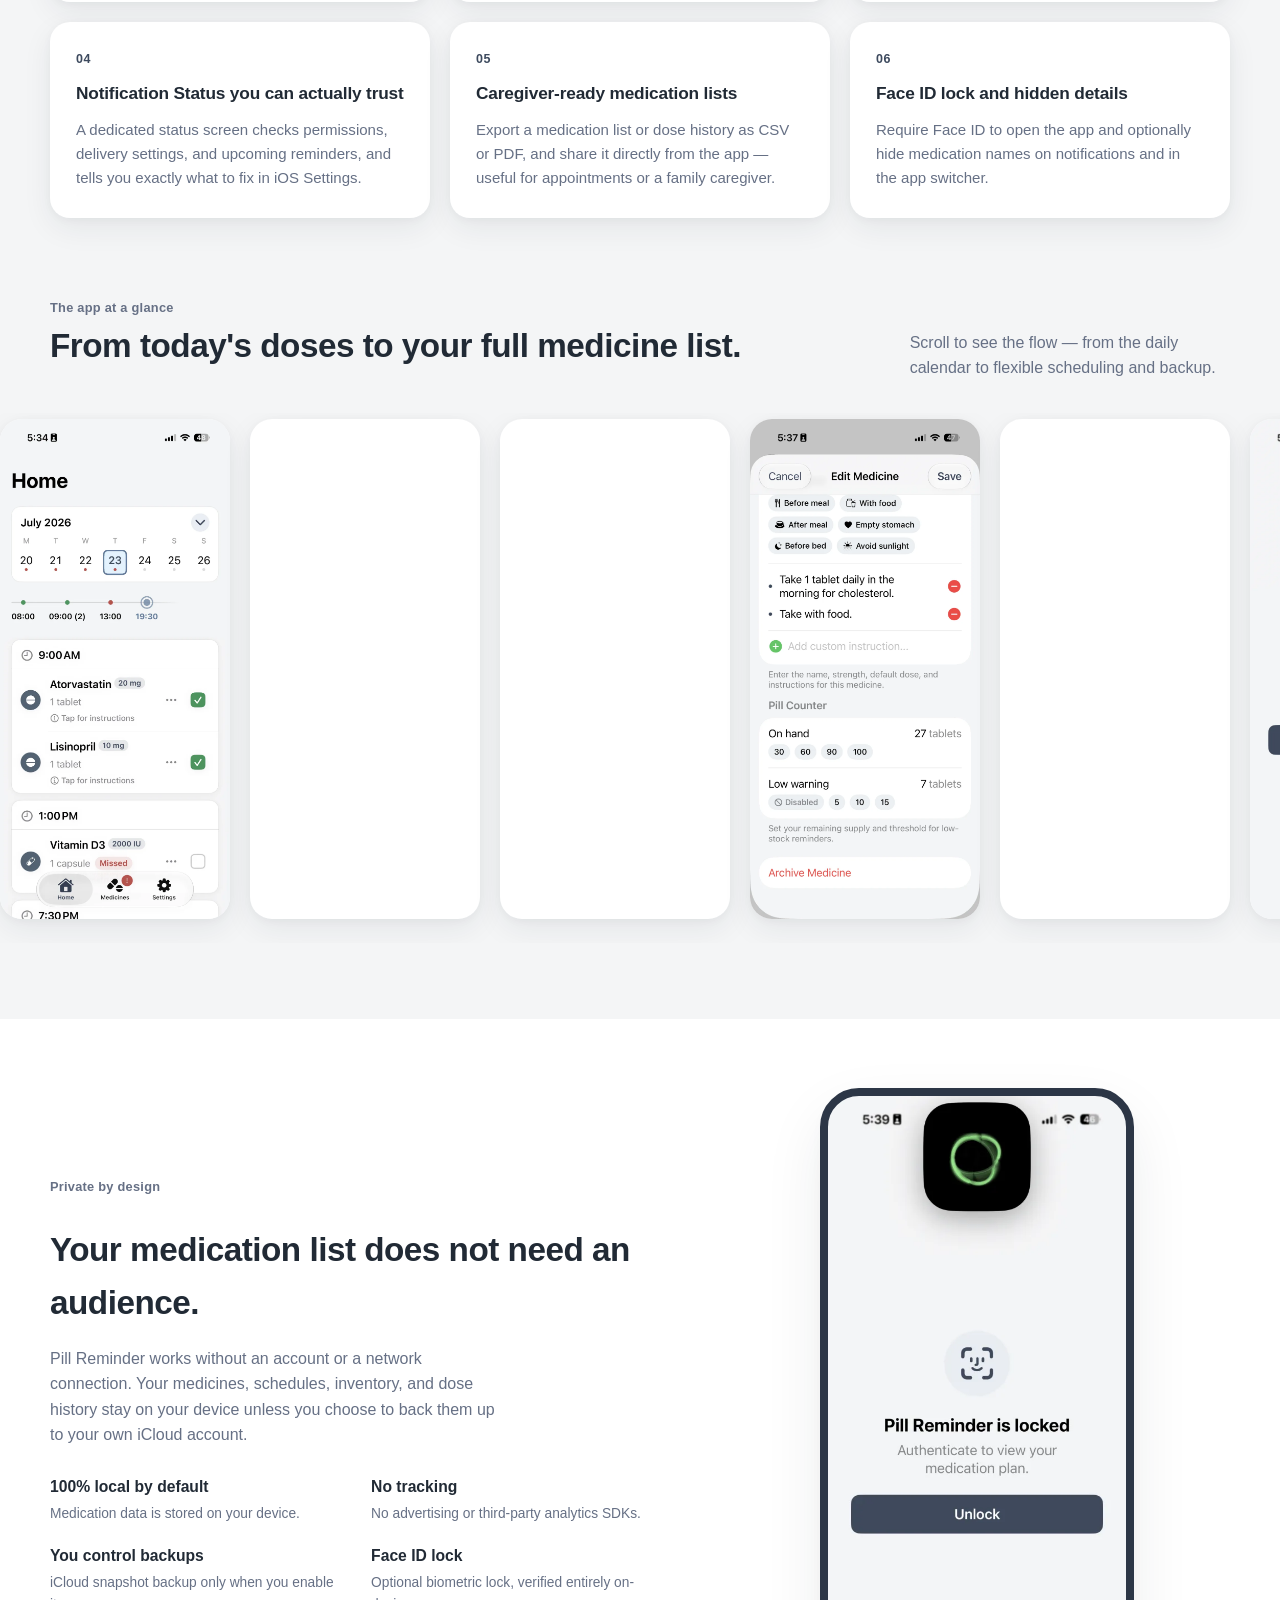
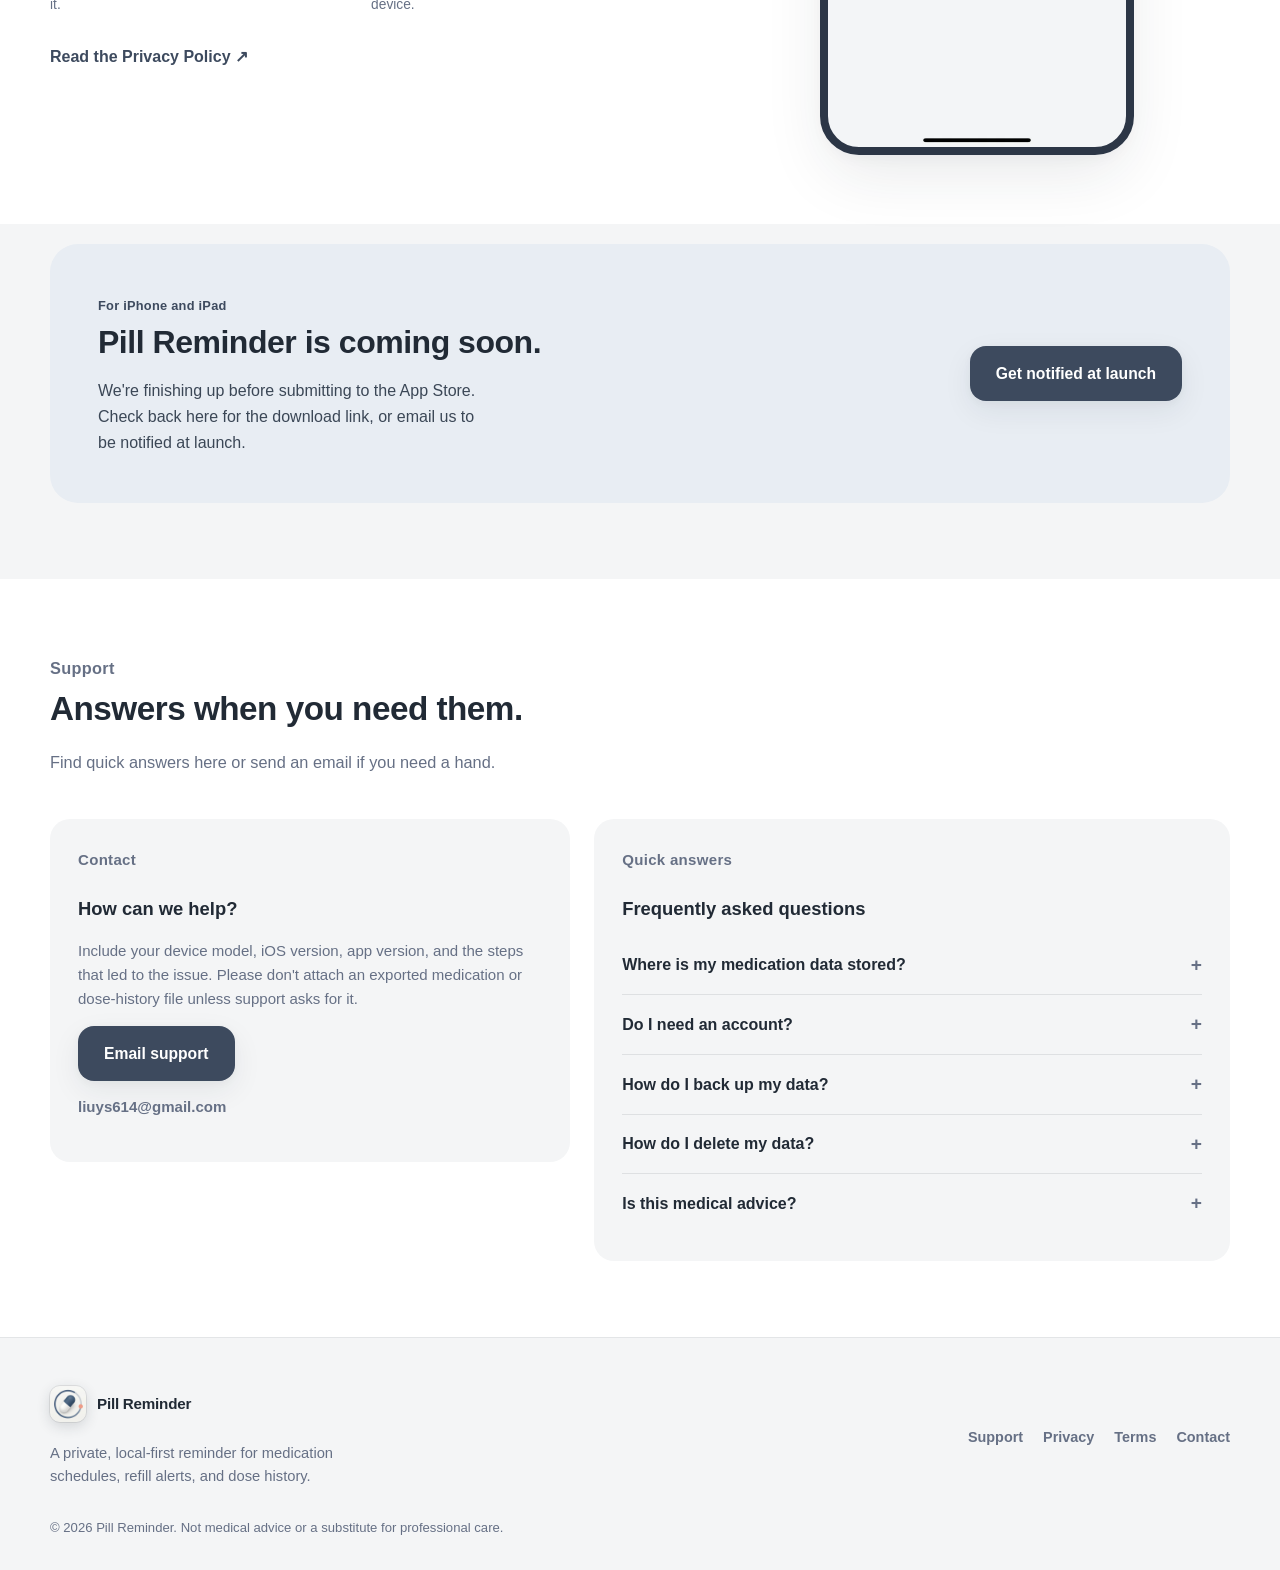
==== commit 5108c41b: "Add sun/moon light-dark theme toggle Defaults to the visitor's OS color scheme (light when no prefer" ====
--- a/index.html
+++ b/index.html
@@ -12,6 +12,20 @@
     <link rel="icon" href="assets/favicon-32.png">
     <link rel="apple-touch-icon" href="assets/app-icon-180.png">
     <link rel="stylesheet" href="styles.css">
+    <script>
+      // Apply the theme before first paint: saved choice, else the OS
+      // preference, else light. Keep in sync with script.js.
+      (function () {
+        var root = document.documentElement;
+        root.classList.add("js");
+        var saved = null;
+        try { saved = localStorage.getItem("pr-theme"); } catch (e) {}
+        var theme = saved === "dark" || saved === "light"
+          ? saved
+          : (window.matchMedia("(prefers-color-scheme: dark)").matches ? "dark" : "light");
+        root.setAttribute("data-theme", theme);
+      })();
+    </script>
   </head>
   <body class="home-page">
     <header class="site-header">
@@ -24,6 +38,10 @@
           <a href="#features">Features</a>
           <a href="#gallery">Screens</a>
           <a href="#support">Support</a>
+          <button class="theme-toggle" type="button" data-theme-toggle aria-label="Switch to dark mode" aria-pressed="false" title="Switch light or dark mode">
+            <svg class="icon-sun" viewBox="0 0 24 24" fill="none" stroke="currentColor" stroke-width="1.8" stroke-linecap="round" aria-hidden="true"><circle cx="12" cy="12" r="4.2"/><path d="M12 2.4v2.6M12 19v2.6M3.6 12h2.6M17.8 12h2.6M5.9 5.9l1.8 1.8M16.3 16.3l1.8 1.8M18.1 5.9l-1.8 1.8M7.7 16.3l-1.8 1.8"/></svg>
+            <svg class="icon-moon" viewBox="0 0 24 24" fill="none" stroke="currentColor" stroke-width="1.8" stroke-linecap="round" stroke-linejoin="round" aria-hidden="true"><path d="M20.5 14.2A8.6 8.6 0 0 1 9.8 3.5a8.6 8.6 0 1 0 10.7 10.7z"/></svg>
+          </button>
           <a class="nav-download is-disabled" href="#download" aria-label="Pill Reminder is coming soon to the App Store">Coming soon</a>
         </div>
       </nav>
--- a/styles.css
+++ b/styles.css
@@ -11,10 +11,19 @@
   --brand: #3d4a5e;
   --brand-dark: #2c3646;
   --brand-soft: #e8edf3;
+  --on-brand: #ffffff;
   --taken: #267a4b;
   --taken-soft: #e5f6ec;
   --due: #985b00;
   --due-soft: #fff0d6;
+  --header-bg: rgba(244, 245, 246, 0.88);
+  --hairline: rgba(33, 42, 53, 0.08);
+  --hairline-strong: rgba(33, 42, 53, 0.1);
+  --nav-hover: rgba(255, 255, 255, 0.7);
+  --phone-outline: #2c3646;
+  --scrollbar-thumb: rgba(33, 42, 53, 0.16);
+  --orbit-brand: rgba(61, 74, 94, 0.16);
+  --orbit-taken: rgba(38, 122, 75, 0.12);
   --shadow: 0 24px 64px rgba(33, 42, 53, 0.10), 0 6px 18px rgba(33, 42, 53, 0.06);
   --shadow-soft: 0 10px 30px rgba(33, 42, 53, 0.07), 0 2px 8px rgba(33, 42, 53, 0.04);
   --content: 1180px;
@@ -50,8 +59,8 @@
   position: sticky;
   top: 0;
   z-index: 50;
-  border-bottom: 1px solid rgba(33, 42, 53, 0.07);
-  background: rgba(244, 245, 246, 0.88);
+  border-bottom: 1px solid var(--hairline);
+  background: var(--header-bg);
   -webkit-backdrop-filter: blur(20px);
   backdrop-filter: blur(20px);
 }
@@ -67,15 +76,30 @@
   border-radius: 12px; color: var(--muted); font-size: 0.88rem; font-weight: 650;
   text-decoration: none; transition: color 180ms ease, background-color 180ms ease;
 }
-.nav-links a:hover { color: var(--ink); background: rgba(255, 255, 255, 0.7); }
+.nav-links a:hover { color: var(--ink); background: var(--nav-hover); }
 
 .nav-download {
-  margin-left: 7px; background: var(--brand); color: var(--white) !important;
+  margin-left: 7px; background: var(--brand); color: var(--on-brand) !important;
   padding: 0 18px !important; border-radius: 12px;
 }
 .nav-download:hover { background: var(--brand-dark); }
 .nav-download.is-disabled { background: var(--paper-deep); color: var(--muted) !important; cursor: default; }
 .nav-download.is-disabled:hover { background: var(--paper-deep); }
+
+/* Theme toggle — only useful with JS, so it stays hidden until script.js runs */
+.theme-toggle { display: none; }
+.js .theme-toggle {
+  display: inline-flex; align-items: center; justify-content: center;
+  width: 42px; height: 42px; margin-left: 4px; padding: 0;
+  border: none; border-radius: 12px; background: transparent; color: var(--muted);
+  cursor: pointer; transition: color 180ms ease, background-color 180ms ease;
+}
+.theme-toggle:hover { color: var(--ink); background: var(--nav-hover); }
+.theme-toggle:focus-visible { outline: 2px solid var(--brand); outline-offset: 2px; }
+.theme-toggle svg { width: 19px; height: 19px; display: block; }
+.theme-toggle .icon-moon { display: none; }
+:root[data-theme="dark"] .theme-toggle .icon-sun { display: none; }
+:root[data-theme="dark"] .theme-toggle .icon-moon { display: block; }
 
 /* Buttons */
 .button {
@@ -83,7 +107,7 @@
   padding: 15px 26px; border-radius: 16px; font-weight: 700; font-size: 0.98rem;
   text-decoration: none; border: none; cursor: pointer; transition: transform 180ms ease, box-shadow 180ms ease, opacity 180ms ease;
 }
-.button-primary { background: var(--brand); color: var(--white); box-shadow: var(--shadow-soft); }
+.button-primary { background: var(--brand); color: var(--on-brand); box-shadow: var(--shadow-soft); }
 .button-primary:hover { transform: translateY(-2px); box-shadow: var(--shadow); background: var(--brand-dark); }
 .button-light { background: var(--white); color: var(--brand); }
 .button-light:hover { transform: translateY(-2px); }
@@ -111,13 +135,13 @@
 .hero-visual { position: relative; display: flex; justify-content: center; }
 .hero-orbit {
   position: absolute; inset: -6% 8%; border-radius: 48% 52% 55% 45% / 55% 45% 55% 45%;
-  background: radial-gradient(circle at 30% 20%, rgba(61, 74, 94, 0.16), transparent 60%),
-              radial-gradient(circle at 75% 80%, rgba(38, 122, 75, 0.12), transparent 55%);
+  background: radial-gradient(circle at 30% 20%, var(--orbit-brand), transparent 60%),
+              radial-gradient(circle at 75% 80%, var(--orbit-taken), transparent 55%);
   filter: blur(2px);
 }
 .hero-phone {
   position: relative; width: min(320px, 78vw); height: auto; border-radius: 34px; box-shadow: var(--shadow);
-  outline: 8px solid var(--brand-dark); outline-offset: -1px;
+  outline: 8px solid var(--phone-outline); outline-offset: -1px;
 }
 
 /* Proof strip */
@@ -156,7 +180,7 @@
   scroll-snap-type: x mandatory; -webkit-overflow-scrolling: touch;
 }
 .story-gallery::-webkit-scrollbar { height: 8px; }
-.story-gallery::-webkit-scrollbar-thumb { background: rgba(33, 42, 53, 0.16); border-radius: 8px; }
+.story-gallery::-webkit-scrollbar-thumb { background: var(--scrollbar-thumb); border-radius: 8px; }
 
 .story-card {
   flex: 0 0 auto; width: min(230px, 62vw); margin: 0; scroll-snap-align: start;
@@ -179,7 +203,7 @@
 .text-link:hover { text-decoration: underline; }
 
 .privacy-phone-wrap { display: flex; justify-content: center; }
-.privacy-phone { width: min(300px, 74vw); height: auto; border-radius: 32px; box-shadow: var(--shadow); outline: 8px solid var(--brand-dark); outline-offset: -1px; }
+.privacy-phone { width: min(300px, 74vw); height: auto; border-radius: 32px; box-shadow: var(--shadow); outline: 8px solid var(--phone-outline); outline-offset: -1px; }
 
 /* CTA */
 .cta-section { padding: 20px 0 76px; }
@@ -199,7 +223,7 @@
 .support-card p { color: var(--muted); font-size: 0.94rem; }
 .support-email { font-weight: 650; color: var(--ink); margin-top: 14px; }
 
-.faq details { border-top: 1px solid rgba(33, 42, 53, 0.1); padding: 14px 0; }
+.faq details { border-top: 1px solid var(--hairline-strong); padding: 14px 0; }
 .faq details:first-of-type { border-top: none; }
 .faq summary { cursor: pointer; font-weight: 660; list-style: none; display: flex; justify-content: space-between; align-items: center; }
 .faq summary::-webkit-details-marker { display: none; }
@@ -208,7 +232,7 @@
 .faq details p { margin: 12px 0 0; }
 
 /* Footer */
-.site-footer { padding: 48px 0 32px; border-top: 1px solid rgba(33, 42, 53, 0.08); }
+.site-footer { padding: 48px 0 32px; border-top: 1px solid var(--hairline); }
 .footer-grid { display: flex; justify-content: space-between; gap: 32px; flex-wrap: wrap; margin-bottom: 28px; }
 .footer-copy { color: var(--muted); max-width: 40ch; margin: 12px 0 0; font-size: 0.92rem; }
 .footer-links { display: flex; gap: 20px; flex-wrap: wrap; align-self: center; }
@@ -263,8 +287,43 @@
   .nav-links a:not(.nav-download) { display: none; }
 }
 
+/* Dark theme.
+   Every dark value lives in variables, so it can be applied two ways:
+   1. :root[data-theme="dark"] — an explicit choice from the header toggle.
+   2. The OS preference, but only when the visitor has not explicitly
+      chosen light (so the toggle can win in both directions).
+   The toggle's inline head script always stamps data-theme, so path 2
+   only matters when JavaScript is unavailable. */
+:root[data-theme="dark"] {
+  color-scheme: dark;
+  --paper: #181a1d;
+  --paper-deep: #303846;
+  --white: #24272b;
+  --ink: #eef1f5;
+  --ink-soft: #cdd4dd;
+  --muted: #93a0b2;
+  --brand: #bbc7db;
+  --brand-dark: #d6dfec;
+  --brand-soft: #303846;
+  --on-brand: #181a1d;
+  --taken: #69d69a;
+  --taken-soft: rgba(105, 214, 154, 0.14);
+  --due: #ffba52;
+  --due-soft: rgba(255, 186, 82, 0.14);
+  --header-bg: rgba(24, 26, 29, 0.86);
+  --hairline: rgba(255, 255, 255, 0.08);
+  --hairline-strong: rgba(255, 255, 255, 0.1);
+  --nav-hover: rgba(255, 255, 255, 0.07);
+  --phone-outline: rgba(255, 255, 255, 0.16);
+  --scrollbar-thumb: rgba(255, 255, 255, 0.18);
+  --orbit-brand: rgba(187, 199, 219, 0.12);
+  --orbit-taken: rgba(105, 214, 154, 0.10);
+  --shadow: 0 24px 64px rgba(0, 0, 0, 0.4), 0 6px 18px rgba(0, 0, 0, 0.26);
+  --shadow-soft: 0 10px 30px rgba(0, 0, 0, 0.28), 0 2px 8px rgba(0, 0, 0, 0.16);
+}
+
 @media (prefers-color-scheme: dark) {
-  :root {
+  :root:not([data-theme="light"]) {
     color-scheme: dark;
     --paper: #181a1d;
     --paper-deep: #303846;
@@ -275,20 +334,25 @@
     --brand: #bbc7db;
     --brand-dark: #d6dfec;
     --brand-soft: #303846;
+    --on-brand: #181a1d;
     --taken: #69d69a;
     --taken-soft: rgba(105, 214, 154, 0.14);
     --due: #ffba52;
     --due-soft: rgba(255, 186, 82, 0.14);
+    --header-bg: rgba(24, 26, 29, 0.86);
+    --hairline: rgba(255, 255, 255, 0.08);
+    --hairline-strong: rgba(255, 255, 255, 0.1);
+    --nav-hover: rgba(255, 255, 255, 0.07);
+    --phone-outline: rgba(255, 255, 255, 0.16);
+    --scrollbar-thumb: rgba(255, 255, 255, 0.18);
+    --orbit-brand: rgba(187, 199, 219, 0.12);
+    --orbit-taken: rgba(105, 214, 154, 0.10);
     --shadow: 0 24px 64px rgba(0, 0, 0, 0.4), 0 6px 18px rgba(0, 0, 0, 0.26);
     --shadow-soft: 0 10px 30px rgba(0, 0, 0, 0.28), 0 2px 8px rgba(0, 0, 0, 0.16);
   }
-  .site-header { background: rgba(24, 26, 29, 0.86); border-bottom-color: rgba(255, 255, 255, 0.08); }
-  .nav-download:not(.is-disabled) { color: #181a1d !important; }
-  .nav-download:not(.is-disabled):hover { background: var(--brand-dark); }
-  .button-primary:not(.button-disabled) { color: #181a1d; }
-  .button-primary:not(.button-disabled):hover { background: var(--brand-dark); }
-  .button-disabled { background: var(--paper-deep); color: var(--muted); }
-  .hero-phone, .privacy-phone { outline-color: rgba(255, 255, 255, 0.16); }
-  .faq details { border-top-color: rgba(255, 255, 255, 0.1); }
-  .site-footer { border-top-color: rgba(255, 255, 255, 0.08); }
-}
+}
+
+/* The disabled "Coming soon" states must not inherit the light-on-dark
+   brand treatment in either theme. */
+.nav-download.is-disabled,
+.button-disabled { background: var(--paper-deep); color: var(--muted) !important; }
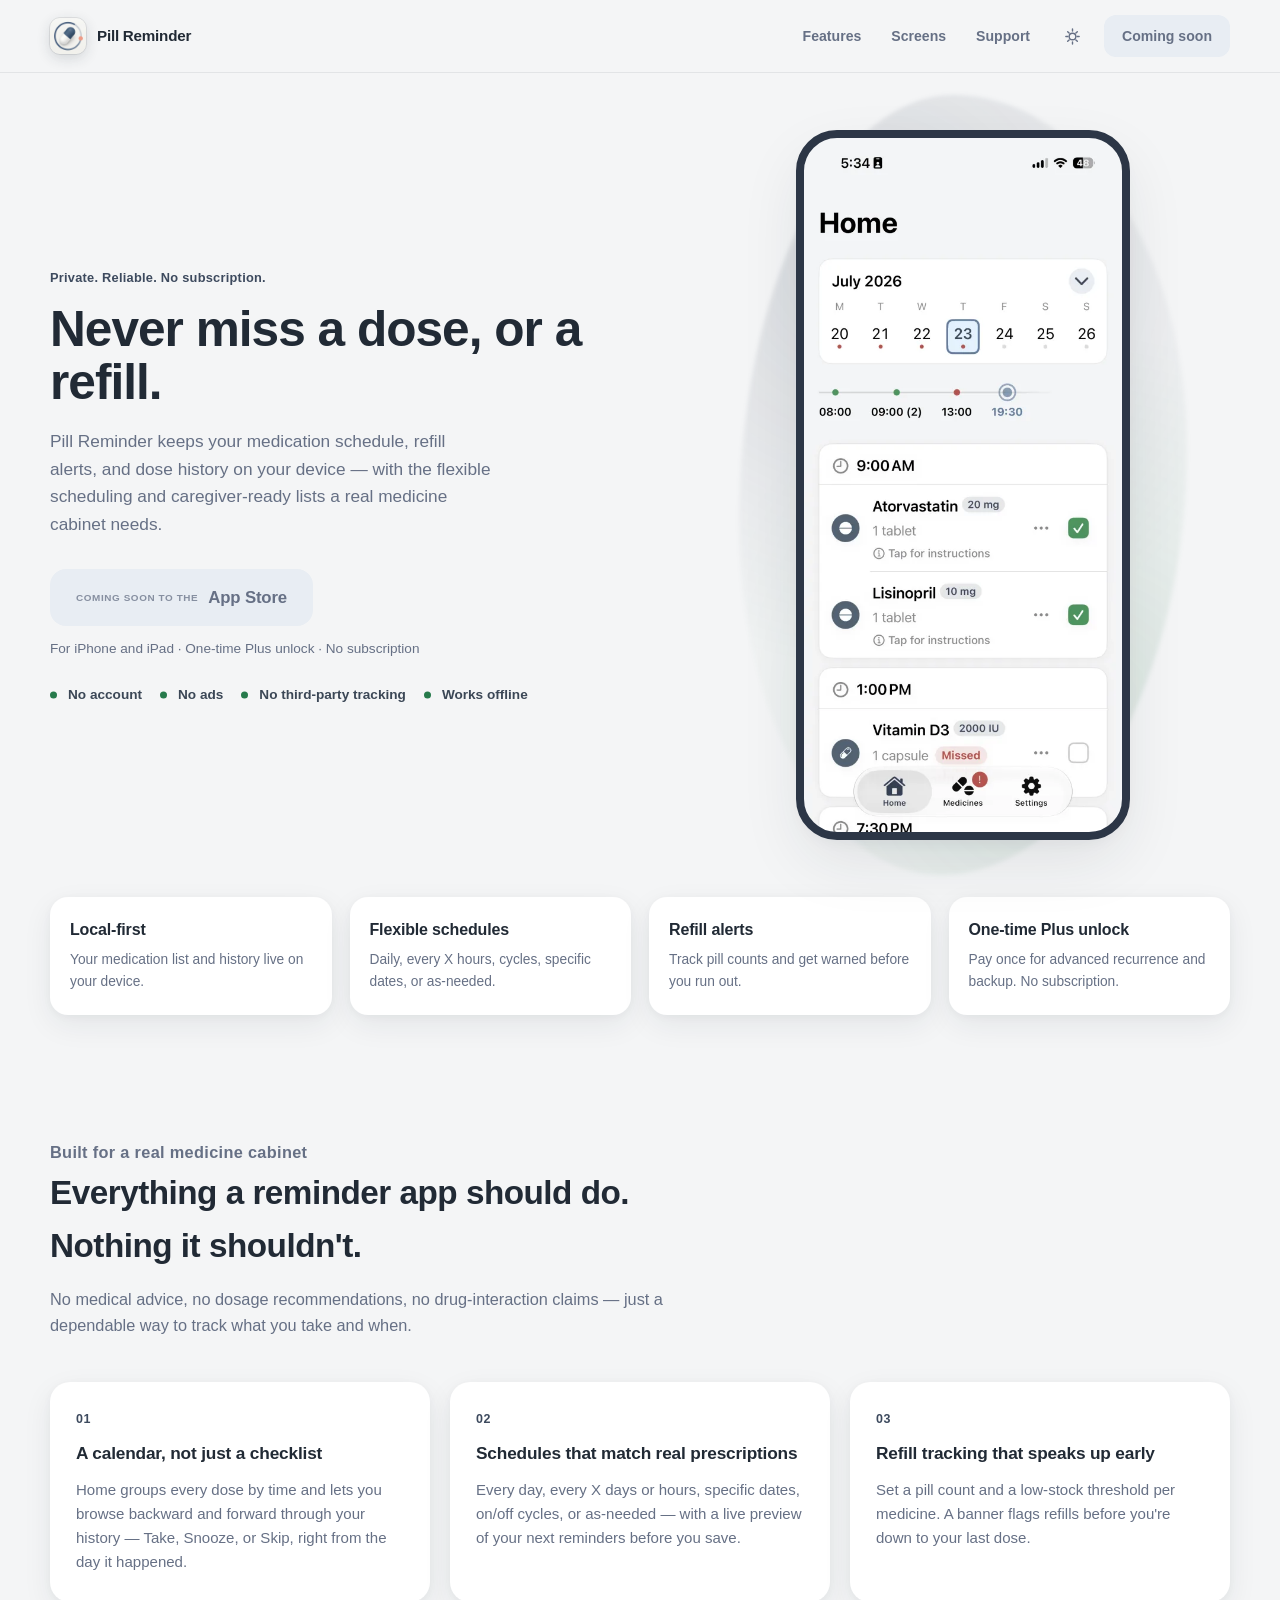
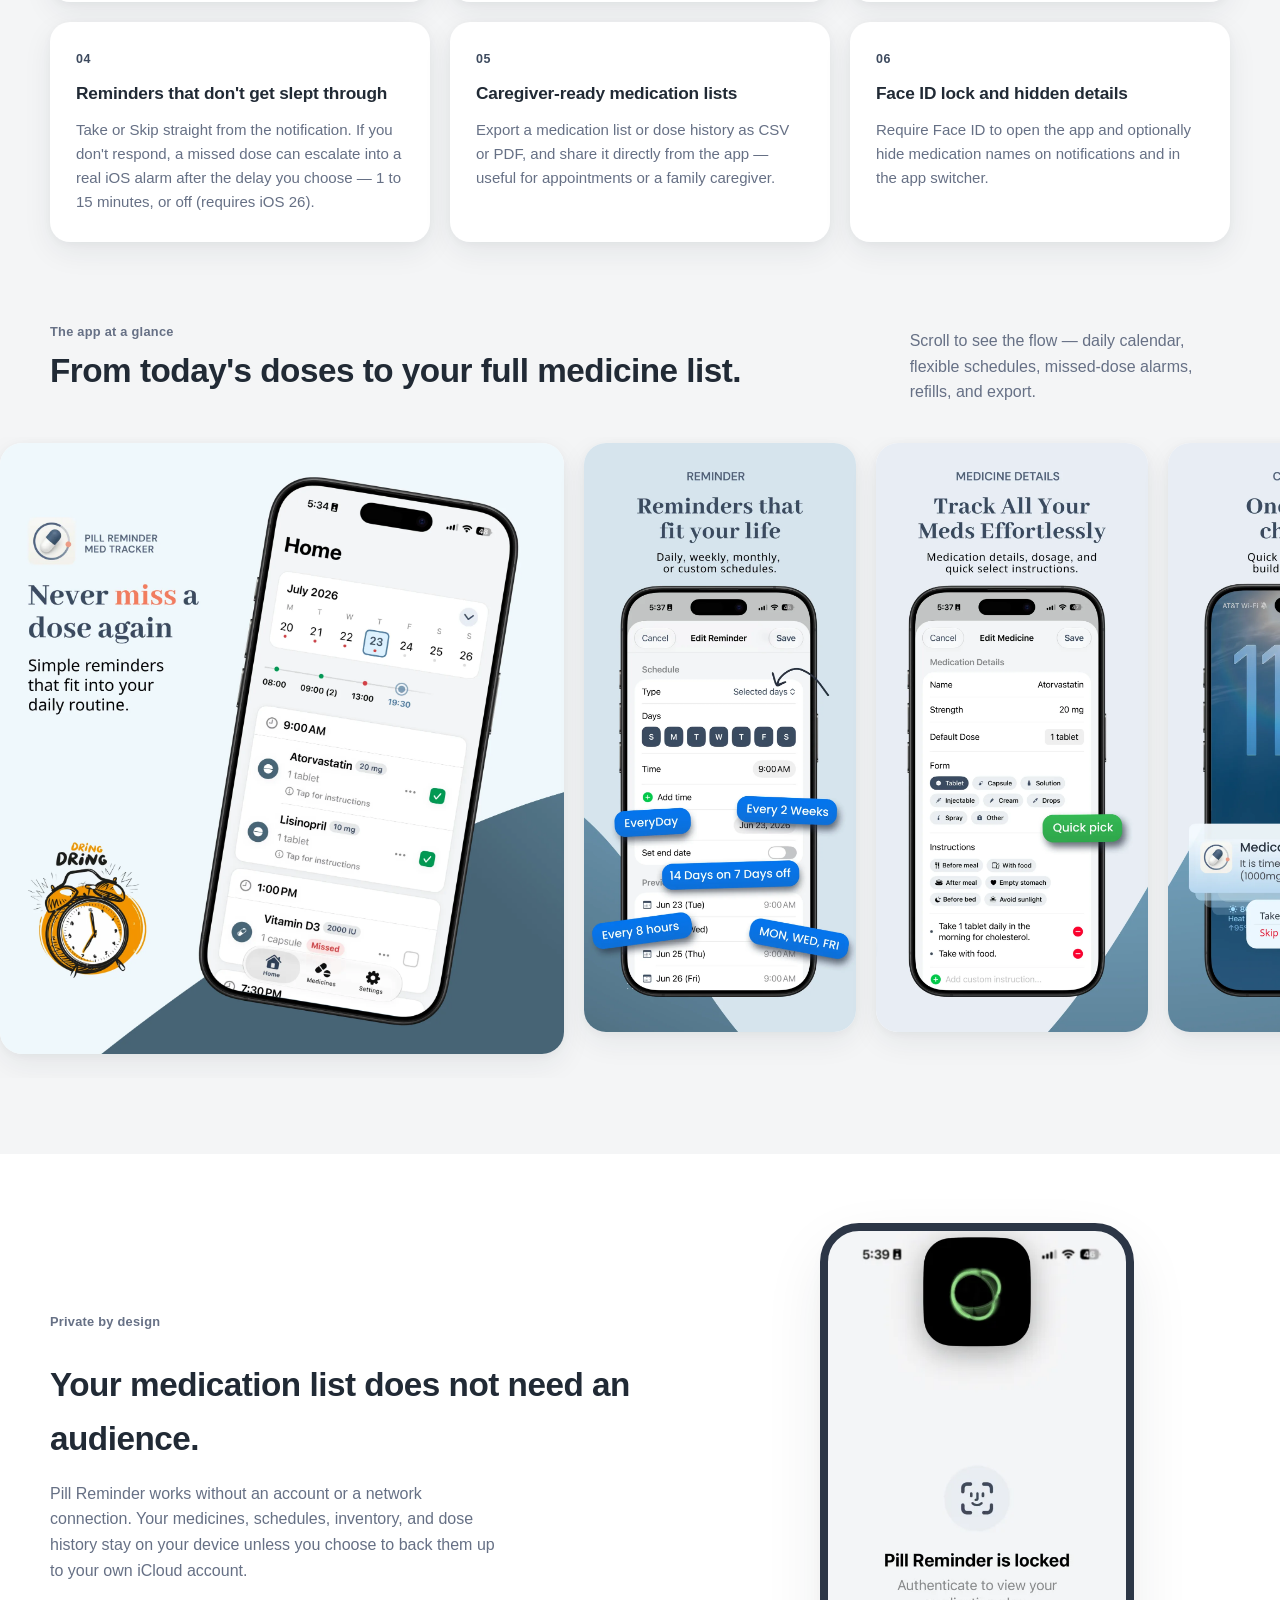
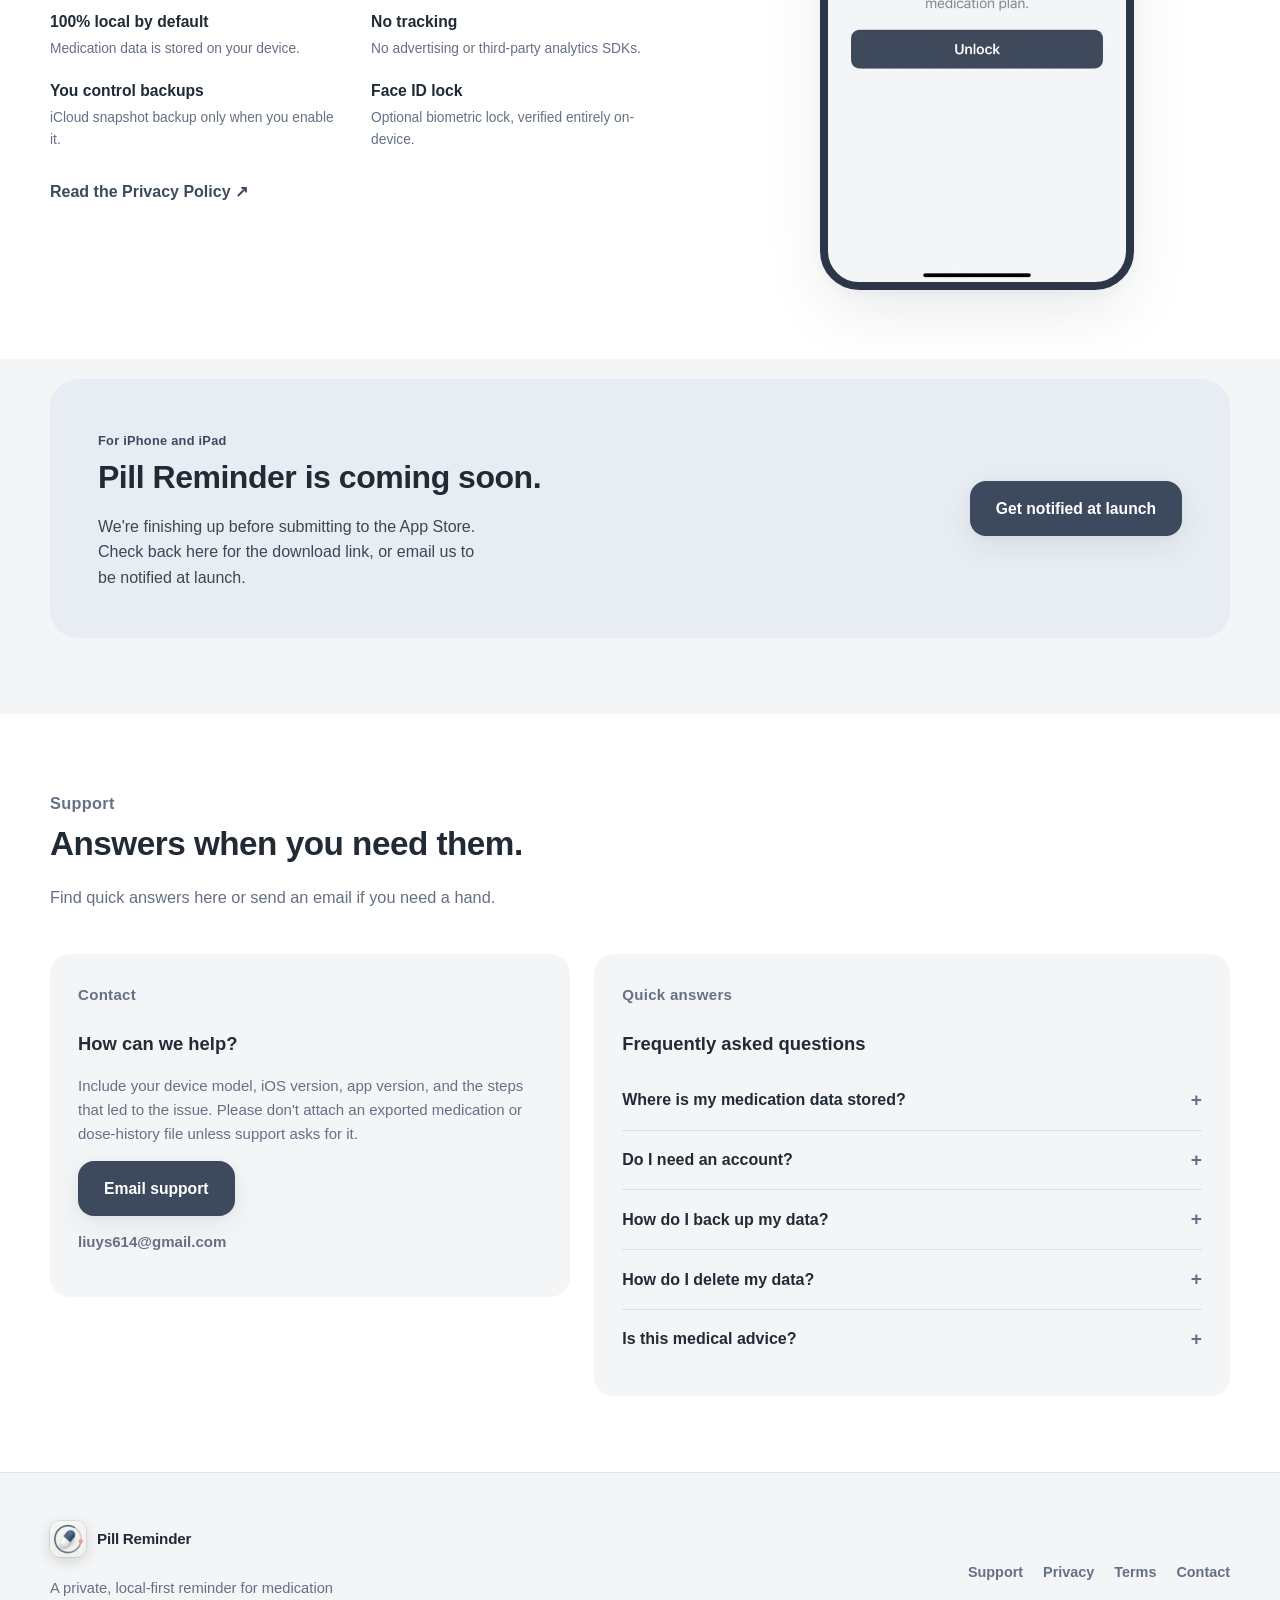
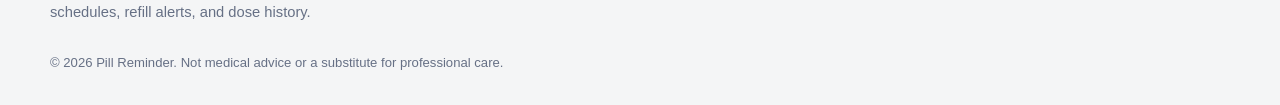
==== commit 0477c593: "Refresh the Screens gallery with the new App Store panels Swap the eight plain screenshots for the n" ====
--- a/index.html
+++ b/index.html
@@ -109,8 +109,8 @@
             </article>
             <article class="feature-card">
               <span class="feature-number">04</span>
-              <h3>Notification Status you can actually trust</h3>
-              <p>A dedicated status screen checks permissions, delivery settings, and upcoming reminders, and tells you exactly what to fix in iOS Settings.</p>
+              <h3>Reminders that don't get slept through</h3>
+              <p>Take or Skip straight from the notification. If you don't respond, a missed dose can escalate into a real iOS alarm after the delay you choose — 1 to 15 minutes, or off (requires iOS 26).</p>
             </article>
             <article class="feature-card">
               <span class="feature-number">05</span>
@@ -133,18 +133,19 @@
               <p class="eyebrow">The app at a glance</p>
               <h2>From today's doses to your full medicine list.</h2>
             </div>
-            <p>Scroll to see the flow — from the daily calendar to flexible scheduling and backup.</p>
+            <p>Scroll to see the flow — daily calendar, flexible schedules, missed-dose alarms, refills, and export.</p>
           </div>
         </div>
         <div class="story-gallery" role="list" aria-label="Pill Reminder app screenshots">
-          <figure class="story-card" role="listitem"><img src="assets/appstore/01-home-calendar.webp" alt="Home calendar screen showing July 2026, a time strip, and dose entries for Atorvastatin and Lisinopril at 9:00 AM" width="900" height="1957" loading="lazy" decoding="async"></figure>
-          <figure class="story-card" role="listitem"><img src="assets/appstore/02-medicines-lowstock.webp" alt="Medicines list with a low-inventory banner for Lisinopril and a Low Stock label" width="900" height="1957" loading="lazy" decoding="async"></figure>
-          <figure class="story-card" role="listitem"><img src="assets/appstore/03-medicine-detail.webp" alt="Medicine detail screen for Atorvastatin showing instructions, inventory, and reminder schedule" width="900" height="1957" loading="lazy" decoding="async"></figure>
-          <figure class="story-card" role="listitem"><img src="assets/appstore/04-edit-medicine.webp" alt="Edit Medicine screen with form, instruction tags, and a pill counter for on-hand and low-warning thresholds" width="900" height="1957" loading="lazy" decoding="async"></figure>
-          <figure class="story-card" role="listitem"><img src="assets/appstore/05-flexible-schedule.webp" alt="Edit Reminder screen set to a Cycle schedule with 21 days on and 7 days off" width="900" height="1957" loading="lazy" decoding="async"></figure>
-          <figure class="story-card" role="listitem"><img src="assets/appstore/06-faceid-lock.webp" alt="Pill Reminder locked screen requiring Face ID to view the medication plan" width="900" height="1957" loading="lazy" decoding="async"></figure>
-          <figure class="story-card" role="listitem"><img src="assets/appstore/07-settings-backup.webp" alt="Settings screen showing Unlock Plus, Notification Status, Hide medication details, Require Face ID, iCloud Backup, and export options" width="900" height="1957" loading="lazy" decoding="async"></figure>
-          <figure class="story-card" role="listitem"><img src="assets/appstore/08-notification-status.webp" alt="Notification Status screen showing notifications active and all system permissions enabled" width="900" height="1957" loading="lazy" decoding="async"></figure>
+          <figure class="story-card story-card-wide" role="listitem"><img src="assets/appstore/01-never-miss-a-dose.webp" alt="Never miss a dose again — the Home screen showing July 2026 on a calendar strip, a time line, and doses for Atorvastatin and Lisinopril at 9:00 AM with Vitamin D3 marked missed" width="1800" height="1951" loading="lazy" decoding="async"></figure>
+          <figure class="story-card" role="listitem"><img src="assets/appstore/02-flexible-schedules.webp" alt="Reminders that fit your life — the Edit Reminder screen with a selected-days schedule, a 9:00 AM time, and a preview of upcoming dates" width="1000" height="2167" loading="lazy" decoding="async"></figure>
+          <figure class="story-card" role="listitem"><img src="assets/appstore/03-medicine-details.webp" alt="Track all your meds effortlessly — the Edit Medicine screen with name, strength, default dose, medicine form, and quick-pick instruction tags" width="1000" height="2167" loading="lazy" decoding="async"></figure>
+          <figure class="story-card" role="listitem"><img src="assets/appstore/04-one-tap-check-in.webp" alt="One tap to check in — a lock screen medication reminder for Omega-3 Fish Oil with Take and Skip actions" width="1000" height="2167" loading="lazy" decoding="async"></figure>
+          <figure class="story-card" role="listitem"><img src="assets/appstore/05-missed-dose-alarm.webp" alt="Loud alarms that can't be ignored — an unanswered 9:40 reminder escalating into a full iOS alarm at 9:43, on iOS 26 or later" width="1000" height="2167" loading="lazy" decoding="async"></figure>
+          <figure class="story-card" role="listitem"><img src="assets/appstore/06-refill-alerts.webp" alt="Never run out, refill on time — the Medicines list with a low-inventory banner and a Low Stock label on Lisinopril" width="1000" height="2167" loading="lazy" decoding="async"></figure>
+          <figure class="story-card" role="listitem"><img src="assets/appstore/07-history-dark-mode.webp" alt="Your history at a glance — the Home screen in dark mode with a full month calendar marking completed doses and missed reminders" width="1000" height="2167" loading="lazy" decoding="async"></figure>
+          <figure class="story-card" role="listitem"><img src="assets/appstore/08-privacy-face-id.webp" alt="Your privacy matters — the Face ID lock screen, with settings to require Face ID and hide medication details in notifications" width="1000" height="2167" loading="lazy" decoding="async"></figure>
+          <figure class="story-card" role="listitem"><img src="assets/appstore/09-export-data.webp" alt="Take your data anywhere — an exported dose history PDF alongside iCloud Backup and CSV or PDF export options" width="1000" height="2167" loading="lazy" decoding="async"></figure>
         </div>
       </section>
 
--- a/styles.css
+++ b/styles.css
@@ -176,17 +176,19 @@
 .gallery-heading p { margin: 0; color: var(--muted); max-width: 36ch; }
 
 .story-gallery {
-  display: flex; gap: 20px; overflow-x: auto; padding: 6px 20px 24px;
+  display: flex; align-items: flex-start; gap: 20px; overflow-x: auto; padding: 6px 20px 24px;
   scroll-snap-type: x mandatory; -webkit-overflow-scrolling: touch;
 }
 .story-gallery::-webkit-scrollbar { height: 8px; }
 .story-gallery::-webkit-scrollbar-thumb { background: var(--scrollbar-thumb); border-radius: 8px; }
 
 .story-card {
-  flex: 0 0 auto; width: min(230px, 62vw); margin: 0; scroll-snap-align: start;
+  flex: 0 0 auto; width: min(272px, 70vw); margin: 0; scroll-snap-align: start;
   border-radius: 22px; overflow: hidden; box-shadow: var(--shadow-soft); background: var(--white);
 }
-.story-card img { width: 100%; height: auto; }
+/* The lead panel is a single wide composition, so it gets two cards' worth of width. */
+.story-card-wide { width: min(564px, 92vw); }
+.story-card img { width: 100%; height: auto; display: block; }
 
 /* Privacy */
 .privacy-section { background: var(--white); }
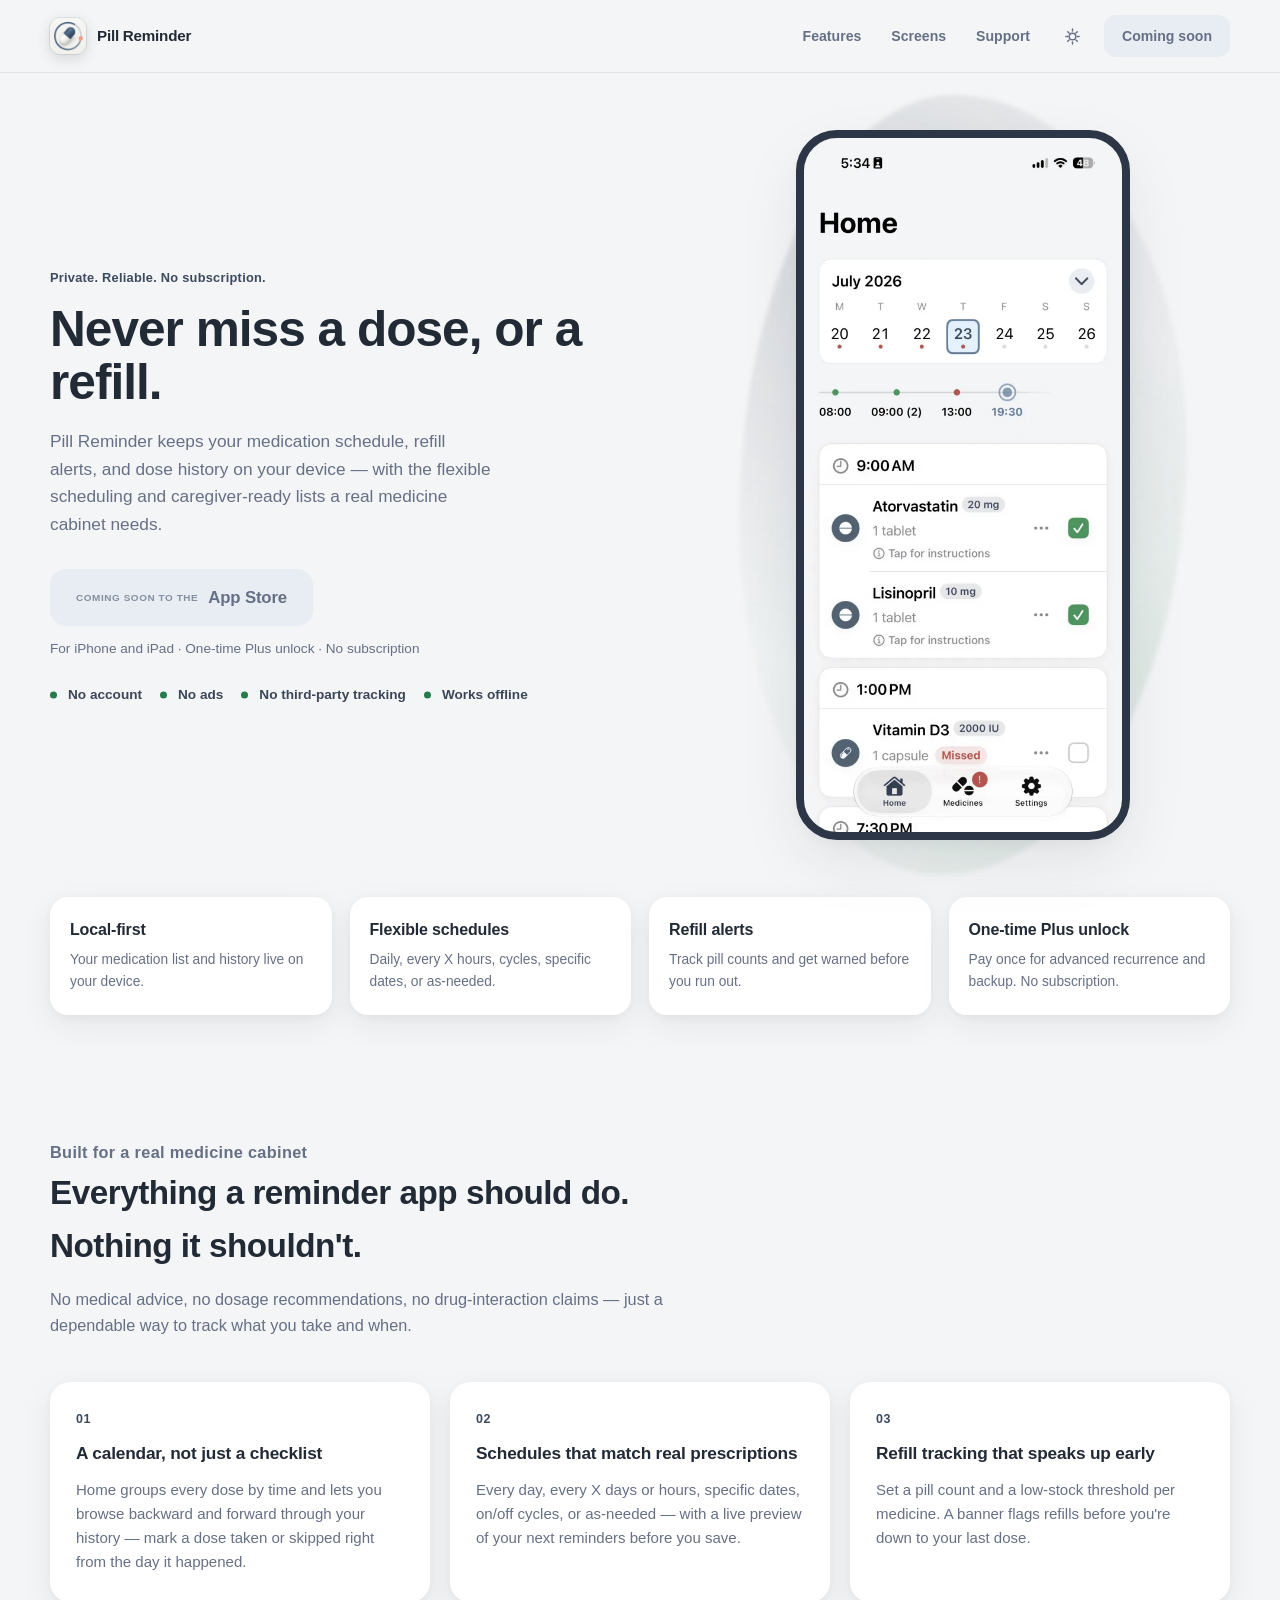
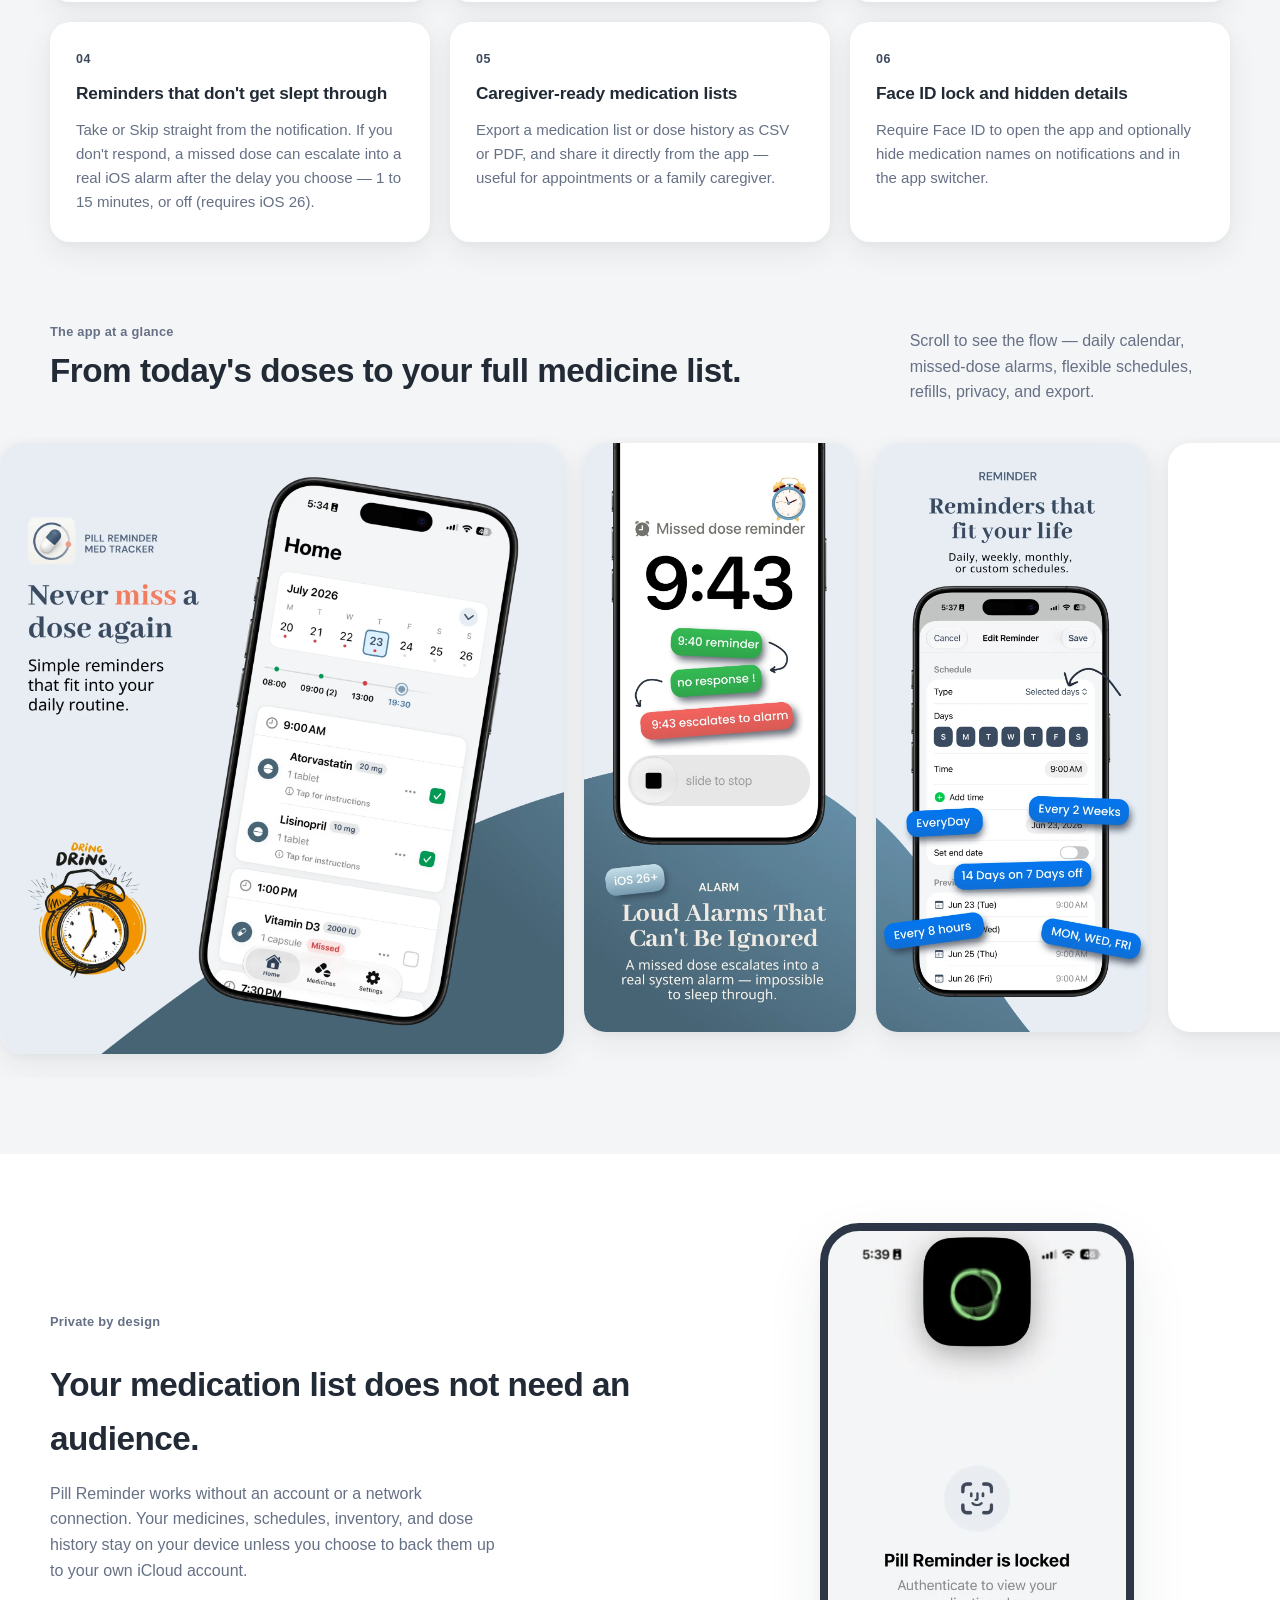
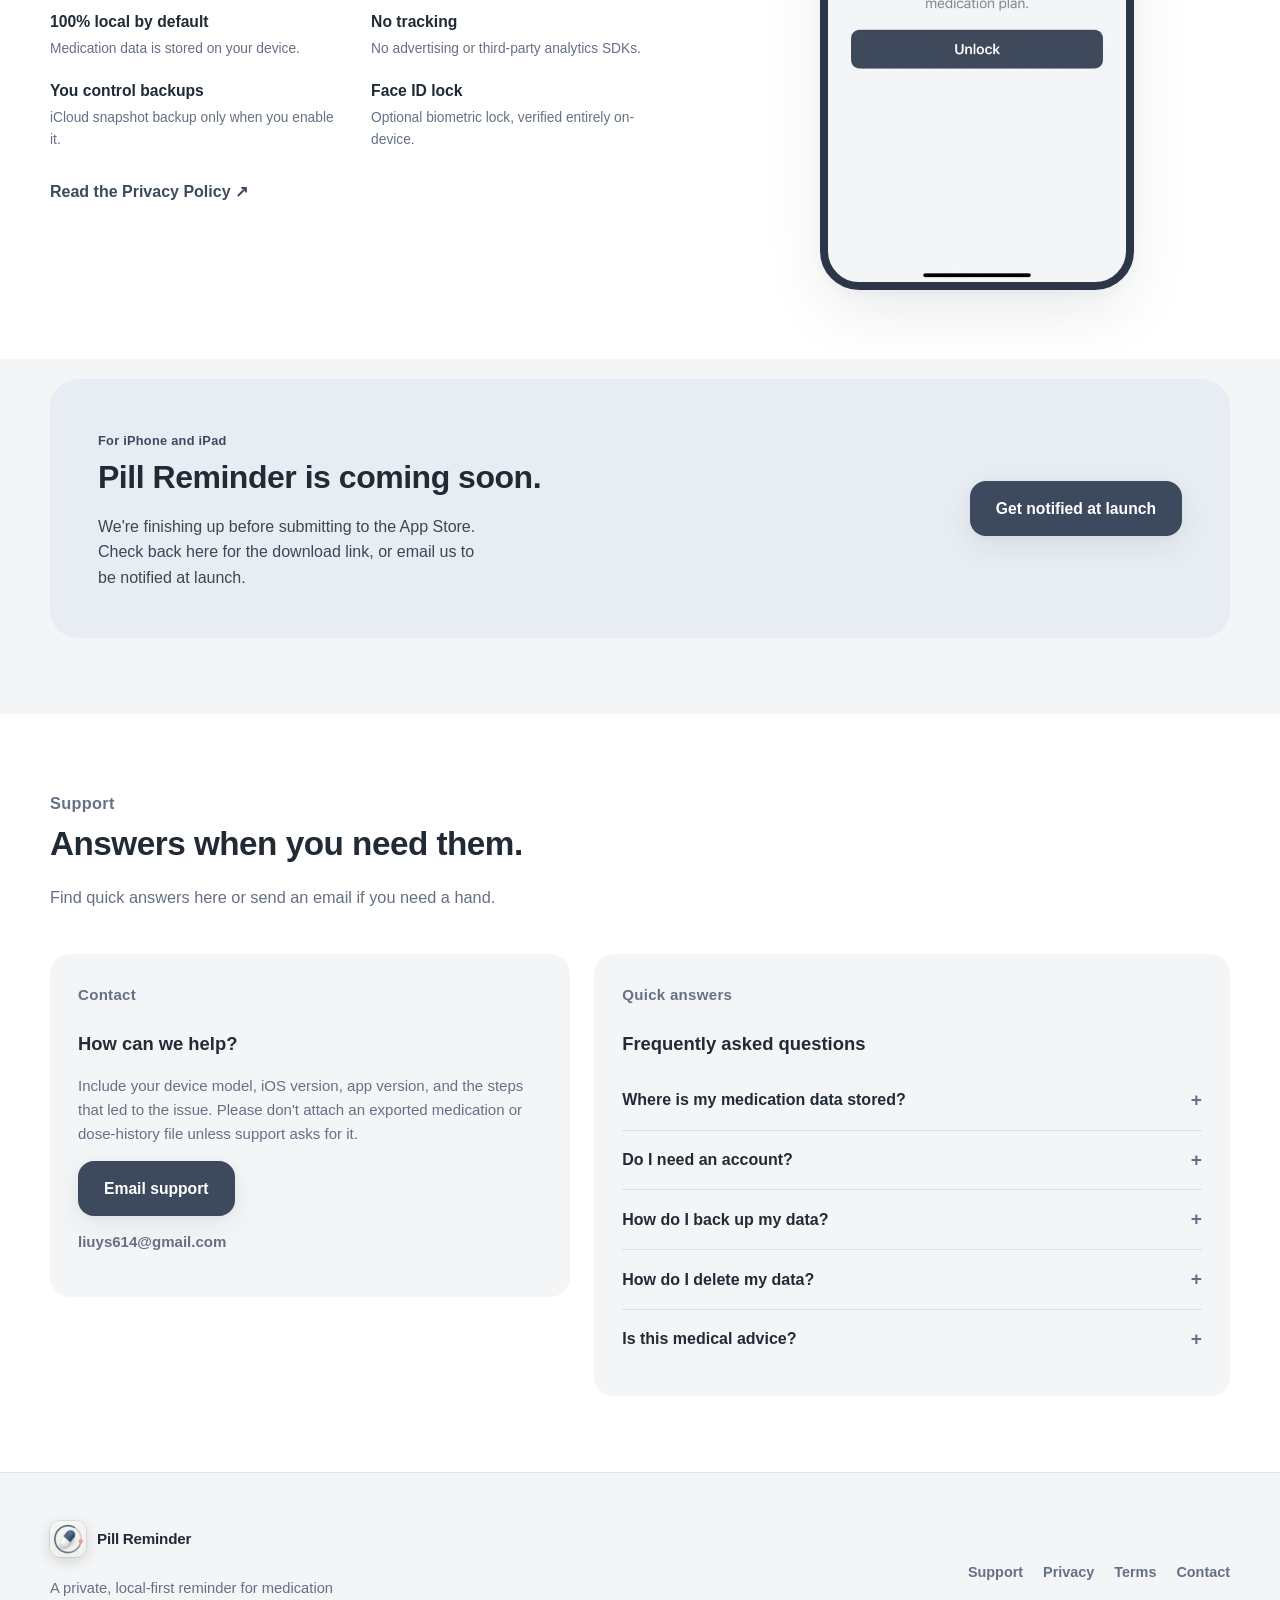
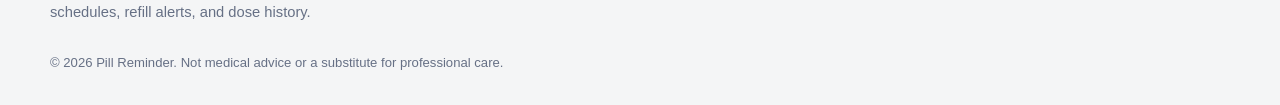
==== commit e7c3b028: "Remove Snooze references and reorder feature screenshots Snooze was removed from the app and replace" ====
--- a/index.html
+++ b/index.html
@@ -70,7 +70,7 @@
           </div>
           <div class="hero-visual" aria-label="Pill Reminder Home screen preview">
             <div class="hero-orbit" aria-hidden="true"></div>
-            <img class="hero-phone" src="assets/screens/hero-home.webp" alt="Pill Reminder Home screen showing a calendar strip, a time-grouped dose list for Atorvastatin, Lisinopril, and Vitamin D3, and Take/Snooze/Skip actions" width="540" height="1175" fetchpriority="high">
+            <img class="hero-phone" src="assets/screens/hero-home.webp" alt="Pill Reminder Home screen showing a calendar strip, a time-grouped dose list for Atorvastatin, Lisinopril, and Vitamin D3, and Take/Skip actions" width="540" height="1175" fetchpriority="high">
           </div>
         </div>
       </section>
@@ -95,7 +95,7 @@
             <article class="feature-card">
               <span class="feature-number">01</span>
               <h3>A calendar, not just a checklist</h3>
-              <p>Home groups every dose by time and lets you browse backward and forward through your history — Take, Snooze, or Skip, right from the day it happened.</p>
+              <p>Home groups every dose by time and lets you browse backward and forward through your history — mark a dose taken or skipped right from the day it happened.</p>
             </article>
             <article class="feature-card">
               <span class="feature-number">02</span>
@@ -133,19 +133,19 @@
               <p class="eyebrow">The app at a glance</p>
               <h2>From today's doses to your full medicine list.</h2>
             </div>
-            <p>Scroll to see the flow — daily calendar, flexible schedules, missed-dose alarms, refills, and export.</p>
+            <p>Scroll to see the flow — daily calendar, missed-dose alarms, flexible schedules, refills, privacy, and export.</p>
           </div>
         </div>
         <div class="story-gallery" role="list" aria-label="Pill Reminder app screenshots">
           <figure class="story-card story-card-wide" role="listitem"><img src="assets/appstore/01-never-miss-a-dose.webp" alt="Never miss a dose again — the Home screen showing July 2026 on a calendar strip, a time line, and doses for Atorvastatin and Lisinopril at 9:00 AM with Vitamin D3 marked missed" width="1800" height="1951" loading="lazy" decoding="async"></figure>
-          <figure class="story-card" role="listitem"><img src="assets/appstore/02-flexible-schedules.webp" alt="Reminders that fit your life — the Edit Reminder screen with a selected-days schedule, a 9:00 AM time, and a preview of upcoming dates" width="1000" height="2167" loading="lazy" decoding="async"></figure>
-          <figure class="story-card" role="listitem"><img src="assets/appstore/03-medicine-details.webp" alt="Track all your meds effortlessly — the Edit Medicine screen with name, strength, default dose, medicine form, and quick-pick instruction tags" width="1000" height="2167" loading="lazy" decoding="async"></figure>
-          <figure class="story-card" role="listitem"><img src="assets/appstore/04-one-tap-check-in.webp" alt="One tap to check in — a lock screen medication reminder for Omega-3 Fish Oil with Take and Skip actions" width="1000" height="2167" loading="lazy" decoding="async"></figure>
-          <figure class="story-card" role="listitem"><img src="assets/appstore/05-missed-dose-alarm.webp" alt="Loud alarms that can't be ignored — an unanswered 9:40 reminder escalating into a full iOS alarm at 9:43, on iOS 26 or later" width="1000" height="2167" loading="lazy" decoding="async"></figure>
-          <figure class="story-card" role="listitem"><img src="assets/appstore/06-refill-alerts.webp" alt="Never run out, refill on time — the Medicines list with a low-inventory banner and a Low Stock label on Lisinopril" width="1000" height="2167" loading="lazy" decoding="async"></figure>
-          <figure class="story-card" role="listitem"><img src="assets/appstore/07-history-dark-mode.webp" alt="Your history at a glance — the Home screen in dark mode with a full month calendar marking completed doses and missed reminders" width="1000" height="2167" loading="lazy" decoding="async"></figure>
-          <figure class="story-card" role="listitem"><img src="assets/appstore/08-privacy-face-id.webp" alt="Your privacy matters — the Face ID lock screen, with settings to require Face ID and hide medication details in notifications" width="1000" height="2167" loading="lazy" decoding="async"></figure>
-          <figure class="story-card" role="listitem"><img src="assets/appstore/09-export-data.webp" alt="Take your data anywhere — an exported dose history PDF alongside iCloud Backup and CSV or PDF export options" width="1000" height="2167" loading="lazy" decoding="async"></figure>
+          <figure class="story-card" role="listitem"><img src="assets/appstore/02-missed-dose-alarm.webp" alt="Loud alarms that can't be ignored — an unanswered 9:40 reminder escalating into a full iOS alarm at 9:43, on iOS 26 or later" width="1000" height="2167" loading="lazy" decoding="async"></figure>
+          <figure class="story-card" role="listitem"><img src="assets/appstore/03-flexible-schedules.webp" alt="Reminders that fit your life — the Edit Reminder screen with a selected-days schedule, a 9:00 AM time, and a preview of upcoming dates" width="1000" height="2167" loading="lazy" decoding="async"></figure>
+          <figure class="story-card" role="listitem"><img src="assets/appstore/04-medicine-details.webp" alt="Track all your meds effortlessly — the Edit Medicine screen with name, strength, default dose, medicine form, and quick-pick instruction tags" width="1000" height="2167" loading="lazy" decoding="async"></figure>
+          <figure class="story-card" role="listitem"><img src="assets/appstore/05-one-tap-check-in.webp" alt="One tap to check in — a lock screen medication reminder for Omega-3 Fish Oil with Take and Skip actions" width="1000" height="2167" loading="lazy" decoding="async"></figure>
+          <figure class="story-card" role="listitem"><img src="assets/appstore/06-privacy-face-id.webp" alt="Your privacy matters — the Face ID lock screen, with settings to require Face ID and hide medication details in notifications" width="1000" height="2167" loading="lazy" decoding="async"></figure>
+          <figure class="story-card" role="listitem"><img src="assets/appstore/07-refill-alerts.webp" alt="Never run out, refill on time — the Medicines list with a low-inventory banner and a Low Stock label on Lisinopril" width="1000" height="2167" loading="lazy" decoding="async"></figure>
+          <figure class="story-card" role="listitem"><img src="assets/appstore/08-export-data.webp" alt="Take your data anywhere — an exported dose history PDF alongside iCloud Backup and CSV or PDF export options" width="1000" height="2167" loading="lazy" decoding="async"></figure>
+          <figure class="story-card" role="listitem"><img src="assets/appstore/09-history-dark-mode.webp" alt="Your history at a glance — the Home screen in dark mode with a full month calendar marking completed doses and missed reminders" width="1000" height="2167" loading="lazy" decoding="async"></figure>
         </div>
       </section>
 
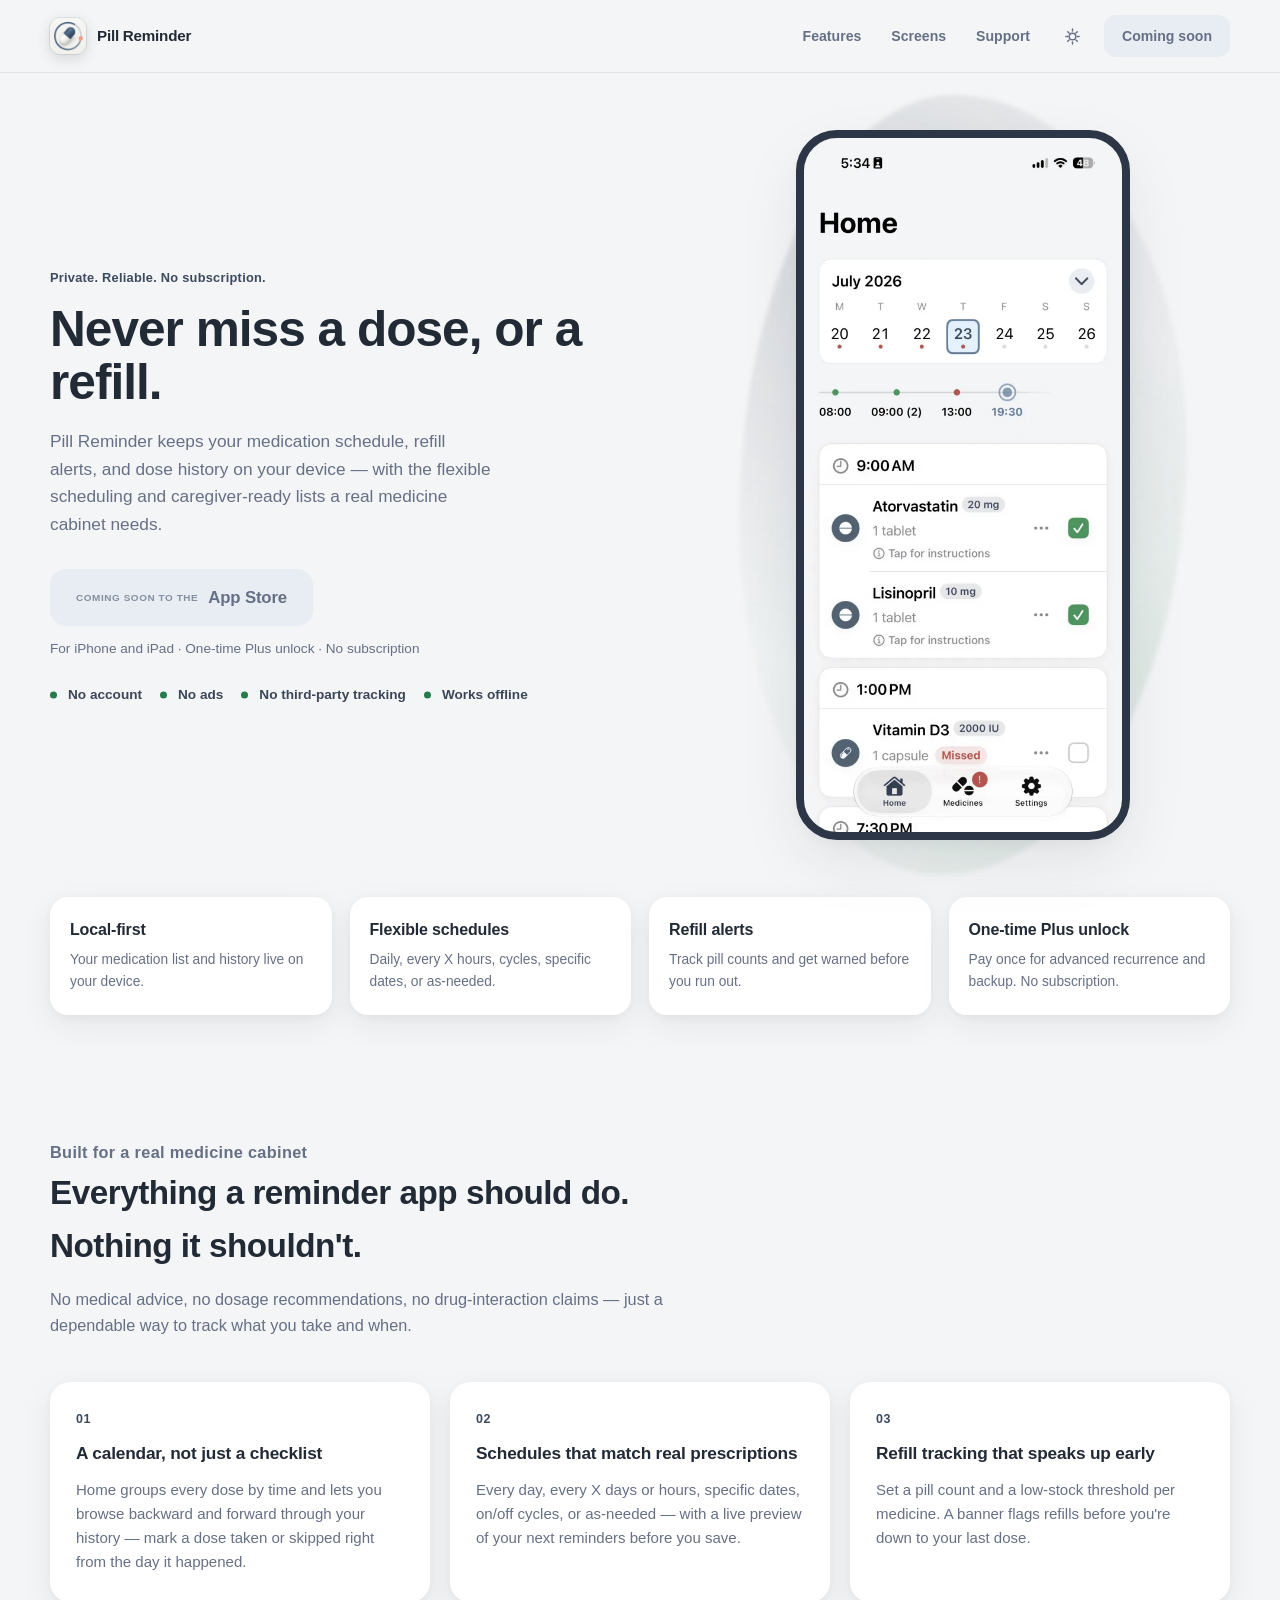
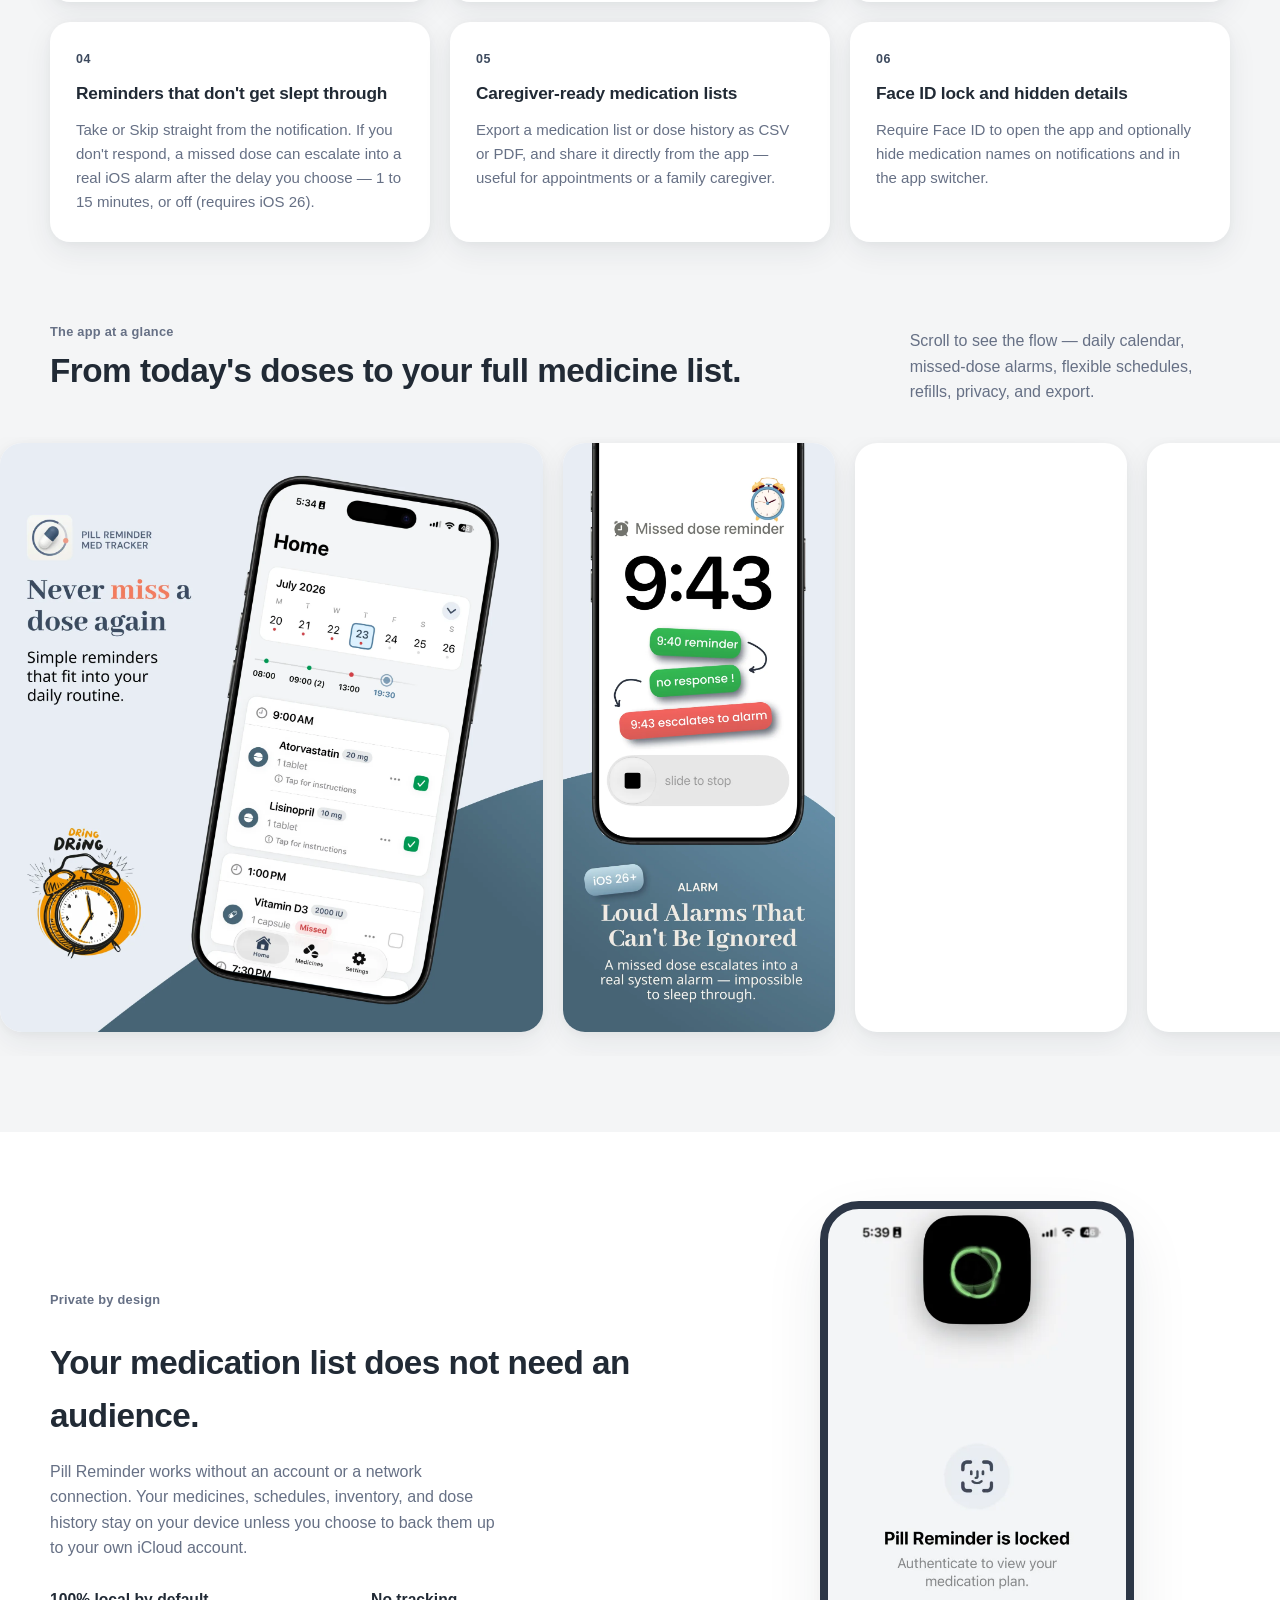
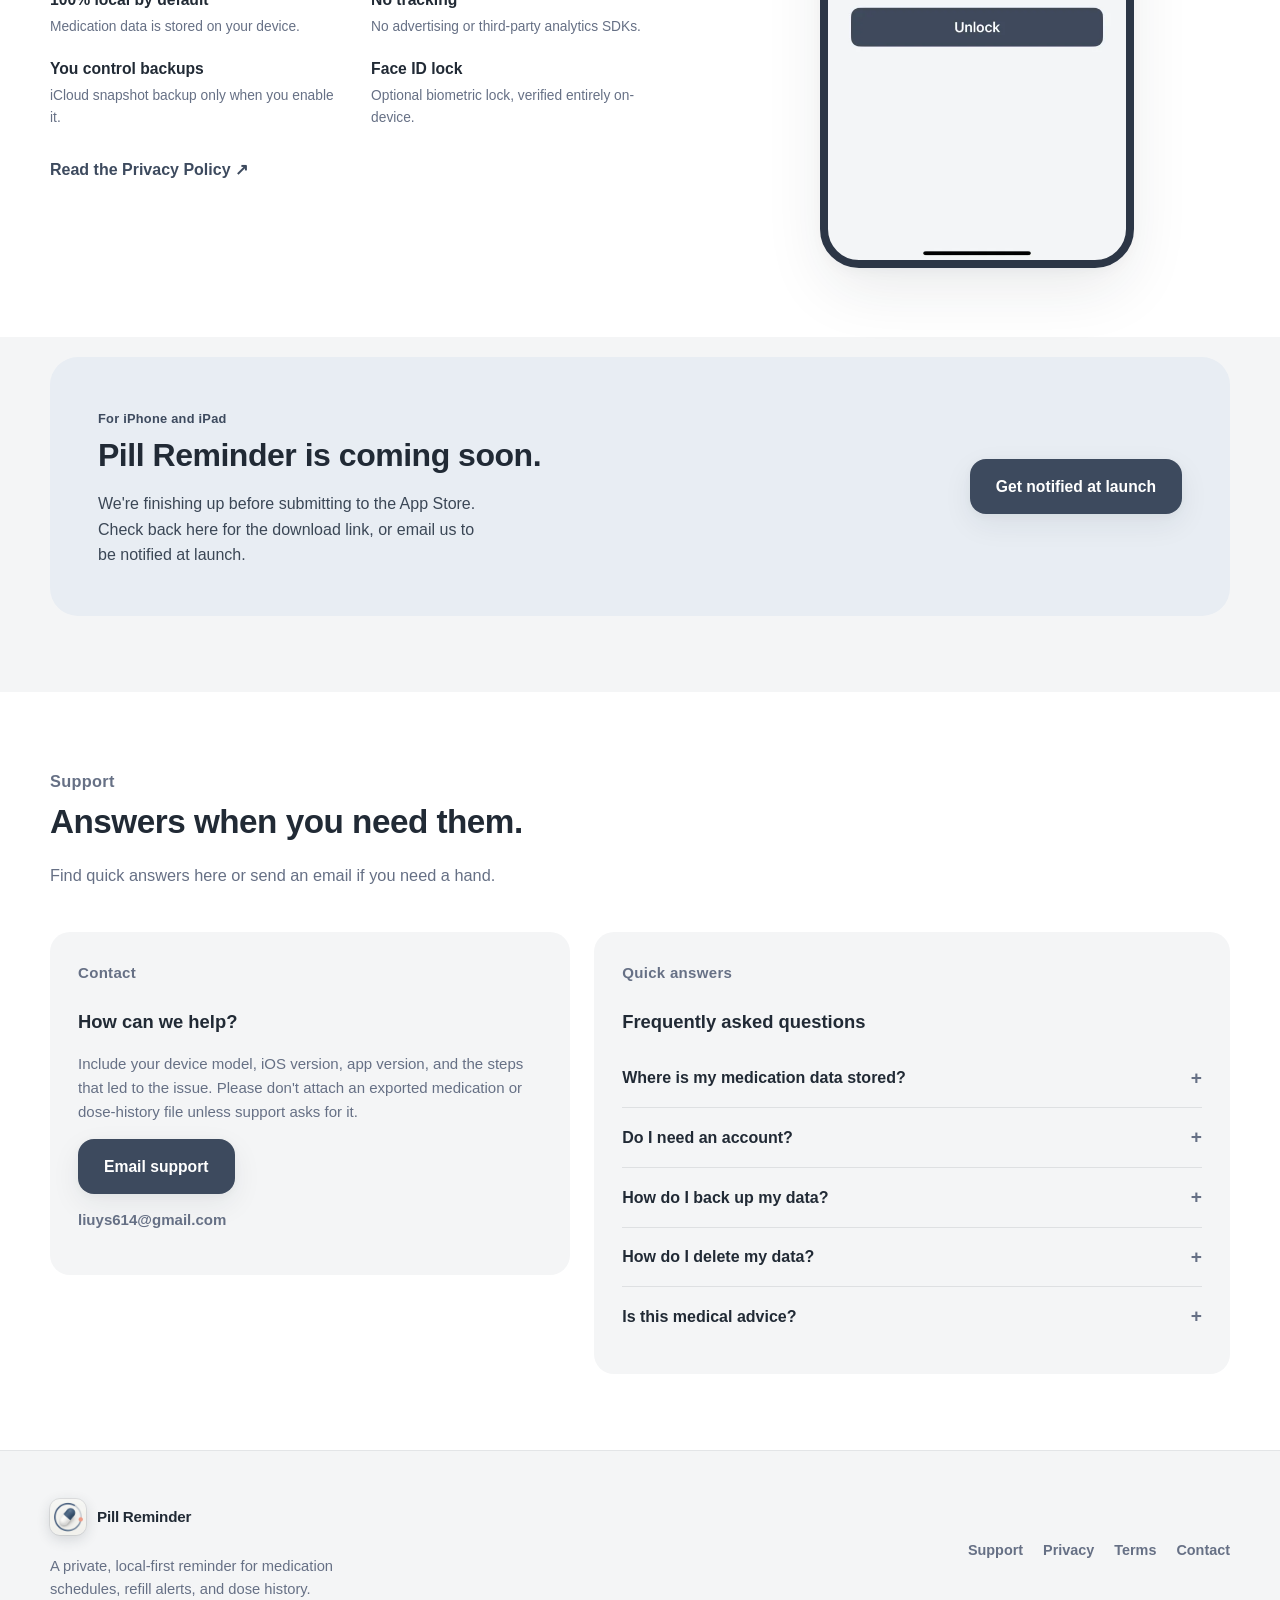
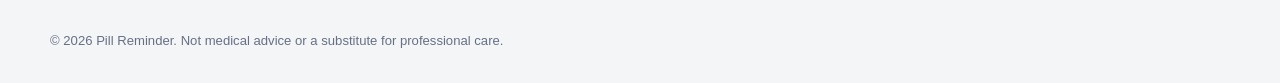
==== commit 87a9376a: "Size gallery cards by height so their bottoms line up The lead panel is a wide composition (1800x195" ====
--- a/index.html
+++ b/index.html
@@ -137,7 +137,7 @@
           </div>
         </div>
         <div class="story-gallery" role="list" aria-label="Pill Reminder app screenshots">
-          <figure class="story-card story-card-wide" role="listitem"><img src="assets/appstore/01-never-miss-a-dose.webp" alt="Never miss a dose again — the Home screen showing July 2026 on a calendar strip, a time line, and doses for Atorvastatin and Lisinopril at 9:00 AM with Vitamin D3 marked missed" width="1800" height="1951" loading="lazy" decoding="async"></figure>
+          <figure class="story-card" role="listitem"><img src="assets/appstore/01-never-miss-a-dose.webp" alt="Never miss a dose again — the Home screen showing July 2026 on a calendar strip, a time line, and doses for Atorvastatin and Lisinopril at 9:00 AM with Vitamin D3 marked missed" width="1800" height="1951" loading="lazy" decoding="async"></figure>
           <figure class="story-card" role="listitem"><img src="assets/appstore/02-missed-dose-alarm.webp" alt="Loud alarms that can't be ignored — an unanswered 9:40 reminder escalating into a full iOS alarm at 9:43, on iOS 26 or later" width="1000" height="2167" loading="lazy" decoding="async"></figure>
           <figure class="story-card" role="listitem"><img src="assets/appstore/03-flexible-schedules.webp" alt="Reminders that fit your life — the Edit Reminder screen with a selected-days schedule, a 9:00 AM time, and a preview of upcoming dates" width="1000" height="2167" loading="lazy" decoding="async"></figure>
           <figure class="story-card" role="listitem"><img src="assets/appstore/04-medicine-details.webp" alt="Track all your meds effortlessly — the Edit Medicine screen with name, strength, default dose, medicine form, and quick-pick instruction tags" width="1000" height="2167" loading="lazy" decoding="async"></figure>
--- a/styles.css
+++ b/styles.css
@@ -175,7 +175,12 @@
 .gallery-heading h2 { margin: 0 0 8px; font-size: clamp(1.6rem, 2.6vw, 2.2rem); letter-spacing: -0.015em; }
 .gallery-heading p { margin: 0; color: var(--muted); max-width: 36ch; }
 
+/* The panels are two different shapes — the lead one is a wide composition,
+   the rest are single portrait screens. Sizing by width would leave them
+   ragged along the bottom, so fix the height instead and let each card's
+   width follow its own aspect ratio. */
 .story-gallery {
+  --story-card-height: 589px;
   display: flex; align-items: flex-start; gap: 20px; overflow-x: auto; padding: 6px 20px 24px;
   scroll-snap-type: x mandatory; -webkit-overflow-scrolling: touch;
 }
@@ -183,12 +188,10 @@
 .story-gallery::-webkit-scrollbar-thumb { background: var(--scrollbar-thumb); border-radius: 8px; }
 
 .story-card {
-  flex: 0 0 auto; width: min(272px, 70vw); margin: 0; scroll-snap-align: start;
+  flex: 0 0 auto; height: var(--story-card-height); width: auto; margin: 0; scroll-snap-align: start;
   border-radius: 22px; overflow: hidden; box-shadow: var(--shadow-soft); background: var(--white);
 }
-/* The lead panel is a single wide composition, so it gets two cards' worth of width. */
-.story-card-wide { width: min(564px, 92vw); }
-.story-card img { width: 100%; height: auto; display: block; }
+.story-card img { height: 100%; width: auto; display: block; }
 
 /* Privacy */
 .privacy-section { background: var(--white); }
@@ -274,6 +277,7 @@
 .not-found p { color: var(--muted); margin-bottom: 26px; }
 
 @media (max-width: 880px) {
+  .story-gallery { --story-card-height: 520px; }
   .hero-grid { grid-template-columns: 1fr; gap: 40px; }
   .hero-visual { order: -1; }
   .proof-grid { grid-template-columns: repeat(2, 1fr); }
